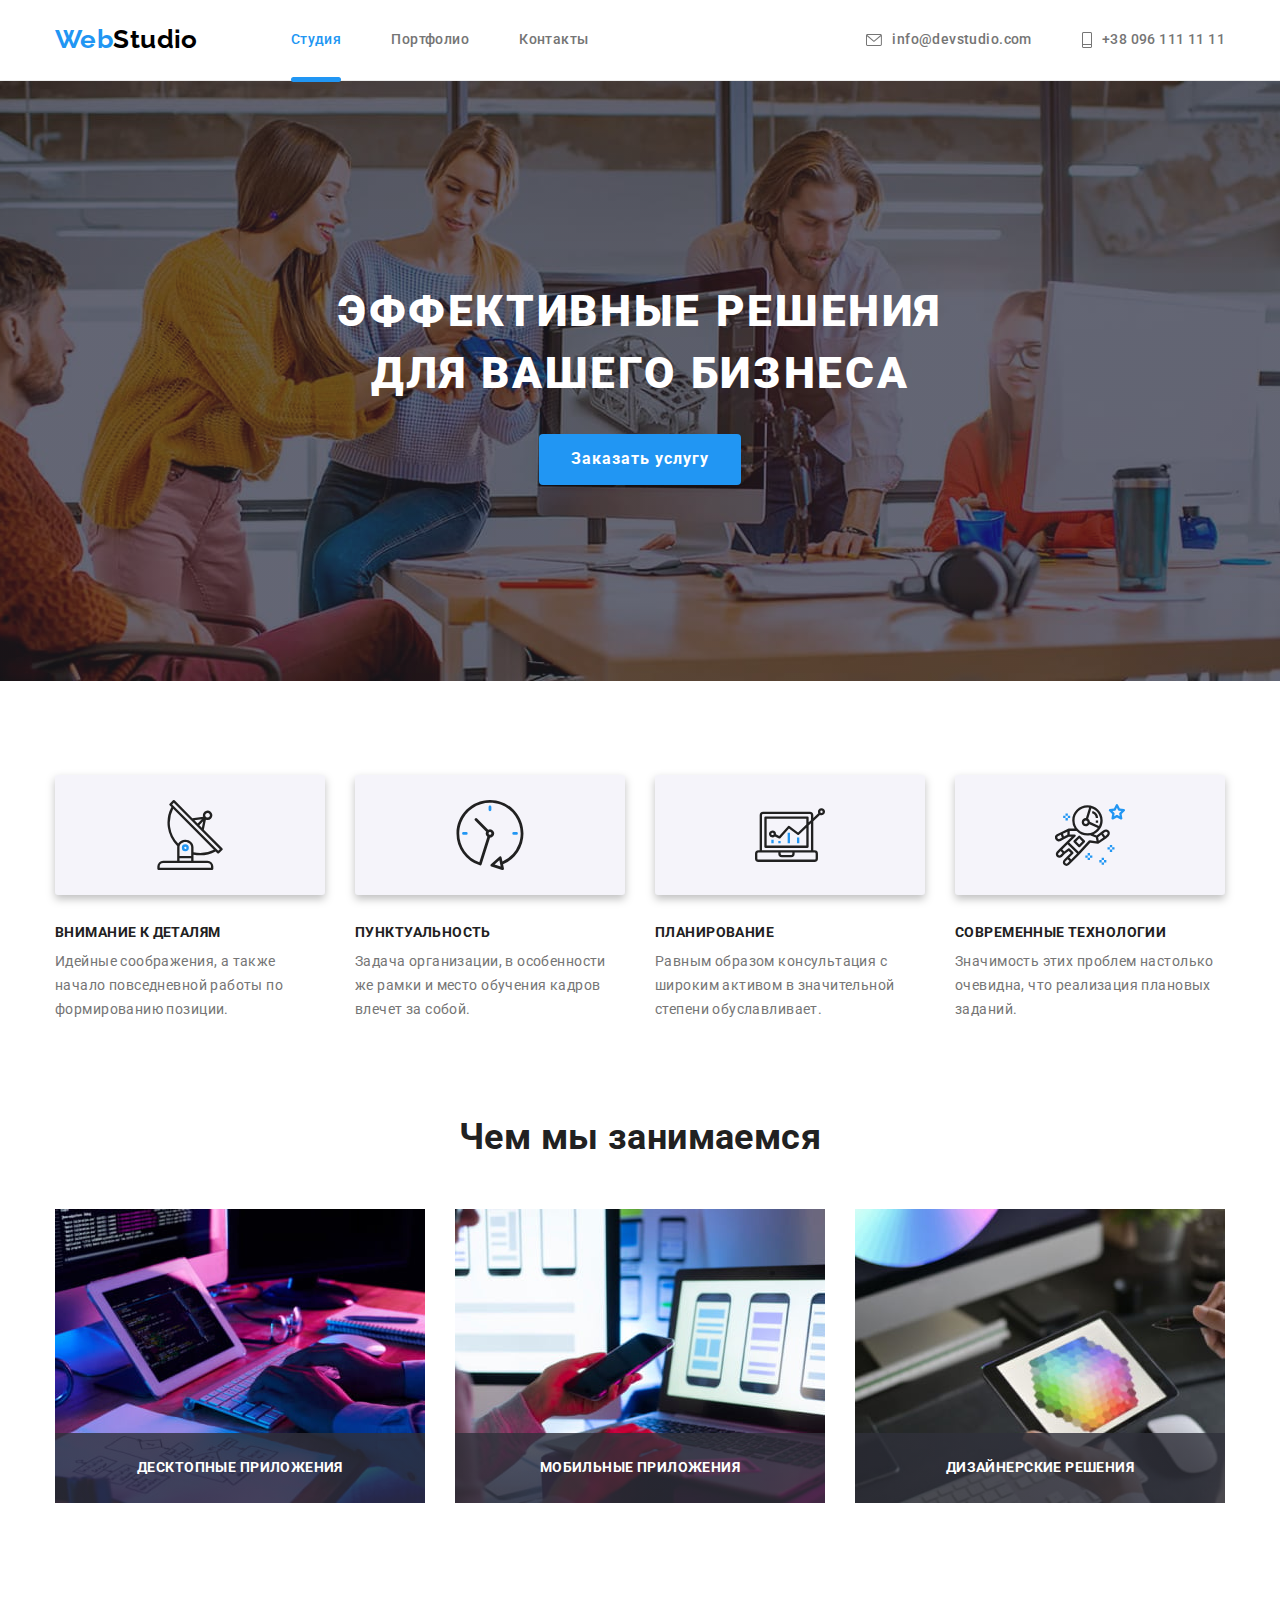
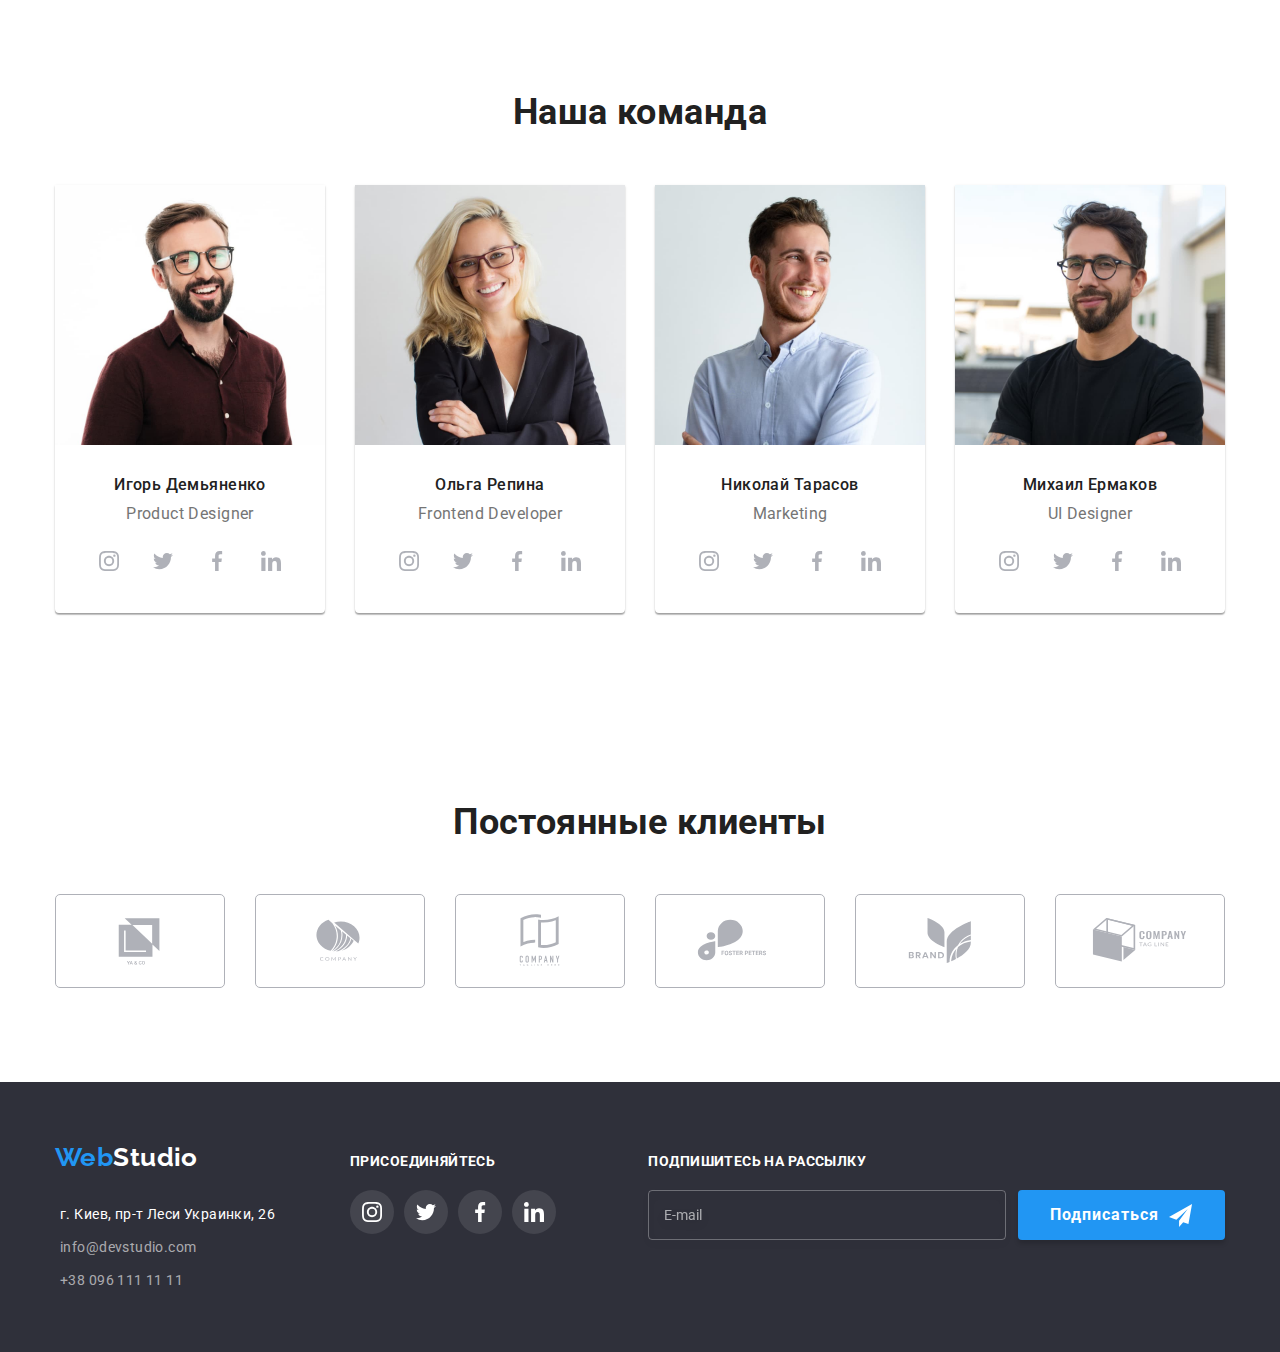
==== index.html @ a7b4f5ba "Initial commit" ====
<!DOCTYPE html>
<html lang="ru">
  <head>
    <meta charset="UTF-8" />
    <meta http-equiv="X-UA-Compatible" content="IE=edge" />
    <meta name="viewport" content="width=device-width, initial-scale=1.0" />
    <title>WebStudio</title>
    <link rel="preconnect" href="https://fonts.googleapis.com" />
    <link rel="preconnect" href="https://fonts.gstatic.com" crossorigin />
    <link
      href="https://fonts.googleapis.com/css2?family=Raleway:wght@700&family=Roboto:wght@400;500;700;900&display=swap"
      rel="stylesheet"
    />
    <link
      rel="stylesheet"
      href="https://cdnjs.cloudflare.com/ajax/libs/modern-normalize/1.1.0/modern-normalize.min.css"
    />
    <link rel="stylesheet" href="./css/main.css" />
  </head>
  <body>
    <header class="header">
      <div class="container header-container">
        <a class="logo link" href="./index.html"> Web<span class="logo--black">Studio</span></a>
        <nav class="nav">
          <ul class="nav__list list">
            <li class="nav__item">
              <a class="nav__link link hover--brand-color nav_active" href="./index.html">Студия</a>
            </li>
            <li class="nav__item">
              <a class="nav__link link hover--brand-color" href="./portfolio.html">Портфолио</a>
            </li>
            <li class="nav__item">
              <a class="nav__link link hover--brand-color" href="">Контакты</a>
            </li>
          </ul>
        </nav>
        <ul class="contacts list">
          <li class="contacts__item">
            <a class="contacts__link link hover--brand-color" href="mailto:info@devstudio.com"
              ><svg class="contacts__icon" width="16" height="12">
                <use href="./images/symbol-defs.svg#icon-mail"></use></svg
              >info@devstudio.com</a
            >
          </li>
          <li class="contacts__item">
            <a class="contacts__link link hover--brand-color" href="tel:+380961111111"
              ><svg class="contacts__icon" width="10" height="16">
                <use href="./images/symbol-defs.svg#icon-phone"></use></svg
              >+38 096 111 11 11</a
            >
          </li>
        </ul>
      </div>
    </header>

    <main>
      <section class="hero overlay">
        <div class="container hero-container">
          <h1 class="hero-title">
            Эффективные решения<br />
            для вашего бизнеса
          </h1>
          <button class="btn btn" type="button" data-modal-open>Заказать услугу</button>
        </div>
      </section>
      <section class="skills section">
        <div class="container skills__container">
          <h2 class="hidden">Наши преимущества</h2>
          <ul class="skills__list list card-set">
            <li class="skills__item card-item">
              <div class="skills__wrap">
                <svg class="skills__icon" width="70" height="70">
                  <use href="./images/symbol-defs.svg#icon-antenna"></use>
                </svg>
              </div>
              <h3 class="skills__title">Внимание к деталям</h3>
              <p class="skills__text">
                Идейные соображения, а также начало повседневной работы по формированию позиции.
              </p>
            </li>
            <li class="skills__item card-item">
              <div class="skills__wrap">
                <svg class="skills__icon" width="70" height="70">
                  <use href="./images/symbol-defs.svg#icon-clock"></use>
                </svg>
              </div>
              <h3 class="skills__title">Пунктуальность</h3>
              <p class="skills__text">
                Задача организации, в особенности же рамки и место обучения кадров влечет за собой.
              </p>
            </li>
            <li class="skills__item card-item">
              <div class="skills__wrap">
                <svg class="skills__icon" width="70" height="70">
                  <use href="./images/symbol-defs.svg#icon-diagram"></use>
                </svg>
              </div>
              <h3 class="skills__title">Планирование</h3>
              <p class="skills__text">
                Равным образом консультация с широким активом в значительной степени обуславливает.
              </p>
            </li>
            <li class="skills__item card-item">
              <div class="skills__wrap">
                <svg class="skills__icon" width="70" height="70">
                  <use href="./images/symbol-defs.svg#icon-astronaut"></use>
                </svg>
              </div>
              <h3 class="skills__title">Современные технологии</h3>
              <p class="skills__text">
                Значимость этих проблем настолько очевидна, что реализация плановых заданий.
              </p>
            </li>
          </ul>
        </div>
      </section>
      <section class="work section">
        <div class="container work-container">
          <h2 class="section__title">Чем мы занимаемся</h2>
          <ul class="work__list list card-set">
            <li class="work__item card-item">
              <div class="work__thumb">
                <img
                  class="work__img"
                  src="./images/work/box1.jpg"
                  width="370"
                  height="294"
                  alt="Десктопные приложения"
                />
                <p class="work__label">Десктопные приложения</p>
              </div>
            </li>
            <li class="work__item card-item">
              <div class="work__thumb">
                <img
                  class="work__img"
                  src="./images/work/box2.jpg"
                  width="370"
                  height="294"
                  alt="Мобильная разработка"
                />
                <p class="work__label">Мобильные приложения</p>
              </div>
            </li>
            <li class="work__item card-item">
              <div class="work__thumb">
                <img
                  class="work__img"
                  src="./images/work/box3.jpg"
                  width="370"
                  height="294"
                  alt="Дизаин"
                />
                <p class="work__label">Дизайнерские решения</p>
              </div>
            </li>
          </ul>
        </div>
      </section>
      <section class="team section">
        <div class="container team-container">
          <h2 class="section__title">Наша команда</h2>
          <ul class="team_list list card-set">
            <li class="team__item card-item">
              <img
                src="./images/team/igor.jpg"
                width="270"
                height="260"
                alt="Сотрудник Игорь Демьяненко"
              />
              <div class="team__wrapper">
                <h3 class="team__name">Игорь Демьяненко</h3>
                <p class="team__work" lang="en">Product Designer</p>
                <ul class="social-nav list card-set">
                  <li class="social-item card-item">
                    <a class="social-link link" href="#" target="_blank" rel="noopener noreferrer"
                      ><svg class="team-icon" width="20" height="20">
                        <use href="./images/symbol-defs.svg#icon-instagram"></use></svg
                    ></a>
                  </li>
                  <li class="social-item card-item">
                    <a class="social-link link" href="#" target="_blank" rel="noopener noreferrer"
                      ><svg class="team-icon" width="20" height="20">
                        <use href="./images/symbol-defs.svg#icon-twitter"></use></svg
                    ></a>
                  </li>
                  <li class="social-item card-item">
                    <a class="social-link link" href="#" target="_blank" rel="noopener noreferrer"
                      ><svg class="team-icon" width="20" height="20">
                        <use href="./images/symbol-defs.svg#icon-facebook"></use></svg
                    ></a>
                  </li>
                  <li class="social-item card-item">
                    <a class="social-link link" href="#" target="_blank" rel="noopener noreferrer"
                      ><svg class="team-icon" width="20" height="20">
                        <use href="./images/symbol-defs.svg#icon-linkedin"></use></svg
                    ></a>
                  </li>
                </ul>
              </div>
            </li>
            <li class="team__item card-item">
              <img
                src="./images/team/olga.jpg"
                width="270"
                height="260"
                alt="Сотрудник Ольга Репина"
              />
              <div class="team__wrapper">
                <h3 class="team__name">Ольга Репина</h3>
                <p class="team__work" lang="en">Frontend Developer</p>
                <ul class="social-nav list card-set">
                  <li class="social-item card-item">
                    <a class="social-link link" href="#" target="_blank" rel="noopener noreferrer"
                      ><svg class="team-icon" width="20" height="20">
                        <use href="./images/symbol-defs.svg#icon-instagram"></use></svg
                    ></a>
                  </li>
                  <li class="social-item card-item">
                    <a class="social-link link" href="#" target="_blank" rel="noopener noreferrer"
                      ><svg class="team-icon" width="20" height="20">
                        <use href="./images/symbol-defs.svg#icon-twitter"></use></svg
                    ></a>
                  </li>
                  <li class="social-item card-item">
                    <a class="social-link link" href="#" target="_blank" rel="noopener noreferrer"
                      ><svg class="team-icon" width="20" height="20">
                        <use href="./images/symbol-defs.svg#icon-facebook"></use></svg
                    ></a>
                  </li>
                  <li class="social-item card-item">
                    <a class="social-link link" href="#" target="_blank" rel="noopener noreferrer"
                      ><svg class="team-icon" width="20" height="20">
                        <use href="./images/symbol-defs.svg#icon-linkedin"></use></svg
                    ></a>
                  </li>
                </ul>
              </div>
            </li>
            <li class="team__item card-item">
              <img
                src="./images/team/nikolai.jpg"
                width="270"
                height="260"
                alt="Сотрудник Николай Тарасов"
              />
              <div class="team__wrapper">
                <h3 class="team__name">Николай Тарасов</h3>
                <p class="team__work" lang="en">Marketing</p>
                <ul class="social-nav list card-set">
                  <li class="social-item card-item">
                    <a class="social-link link" href="#" target="_blank" rel="noopener noreferrer"
                      ><svg class="team-icon" width="20" height="20">
                        <use href="./images/symbol-defs.svg#icon-instagram"></use></svg
                    ></a>
                  </li>
                  <li class="social-item card-item">
                    <a class="social-link link" href="#" target="_blank" rel="noopener noreferrer"
                      ><svg class="team-icon" width="20" height="20">
                        <use href="./images/symbol-defs.svg#icon-twitter"></use></svg
                    ></a>
                  </li>
                  <li class="social-item card-item">
                    <a class="social-link link" href="#" target="_blank" rel="noopener noreferrer"
                      ><svg class="team-icon" width="20" height="20">
                        <use href="./images/symbol-defs.svg#icon-facebook"></use></svg
                    ></a>
                  </li>
                  <li class="social-item card-item">
                    <a class="social-link link" href="#" target="_blank" rel="noopener noreferrer"
                      ><svg class="team-icon" width="20" height="20">
                        <use href="./images/symbol-defs.svg#icon-linkedin"></use></svg
                    ></a>
                  </li>
                </ul>
              </div>
            </li>
            <li class="team__item card-item">
              <img
                src="./images/team/michail.jpg"
                width="270"
                height="260"
                alt=" Сотрудник Михаил Ермаков"
              />
              <div class="team__wrapper">
                <h3 class="team__name">Михаил Ермаков</h3>
                <p class="team__work" lang="en">UI Designer</p>
                <ul class="social-nav list card-set">
                  <li class="social-item card-item">
                    <a class="social-link link" href="#" target="_blank" rel="noopener noreferrer"
                      ><svg class="team-icon" width="20" height="20">
                        <use href="./images/symbol-defs.svg#icon-instagram"></use></svg
                    ></a>
                  </li>
                  <li class="social-item card-item">
                    <a class="social-link link" href="#" target="_blank" rel="noopener noreferrer"
                      ><svg class="team-icon" width="20" height="20">
                        <use href="./images/symbol-defs.svg#icon-twitter"></use></svg
                    ></a>
                  </li>
                  <li class="social-item card-item">
                    <a class="social-link link" href="#" target="_blank" rel="noopener noreferrer"
                      ><svg class="team-icon" width="20" height="20">
                        <use href="./images/symbol-defs.svg#icon-facebook"></use></svg
                    ></a>
                  </li>
                  <li class="social-item card-item">
                    <a class="social-link link" href="#" target="_blank" rel="noopener noreferrer"
                      ><svg class="team-icon" width="20" height="20">
                        <use href="./images/symbol-defs.svg#icon-linkedin"></use></svg
                    ></a>
                  </li>
                </ul>
              </div>
            </li>
          </ul>
        </div>
      </section>
      <section class="section">
        <div class="container client-container">
          <h2 class="section__title">Постоянные клиенты</h2>
          <ul class="client-list list card-set">
            <li class="card-item client-item">
              <a class="client-link" href="#" target="_blank" rel="noopener noreferrer">
                <svg class="client-icon" width="106" height="60">
                  <use href="./images/symbol-defs.svg#icon-yaso"></use></svg
              ></a>
            </li>
            <li class="card-item client-item">
              <a class="client-link" href="#" target="_blank" rel="noopener noreferrer">
                <svg class="client-icon" width="106" height="60">
                  <use href="./images/symbol-defs.svg#icon-company"></use></svg
              ></a>
            </li>
            <li class="card-item client-item">
              <a class="client-link" href="#" target="_blank" rel="noopener noreferrer">
                <svg class="client-icon" width="106" height="60">
                  <use href="./images/symbol-defs.svg#icon-company2"></use></svg
              ></a>
            </li>
            <li class="card-item client-item">
              <a class="client-link" href="#" target="_blank" rel="noopener noreferrer">
                <svg class="client-icon" width="106" height="60">
                  <use href="./images/symbol-defs.svg#icon-foster-peters"></use></svg
              ></a>
            </li>
            <li class="card-item client-item">
              <a class="client-link" href="#" target="_blank" rel="noopener noreferrer">
                <svg class="client-icon" width="106" height="60">
                  <use href="./images/symbol-defs.svg#icon-brand"></use></svg
              ></a>
            </li>
            <li class="card-item client-item">
              <a class="client-link" href="#" target="_blank" rel="noopener noreferrer">
                <svg class="client-icon" width="106" height="60">
                  <use href="./images/symbol-defs.svg#icon-tag-line"></use></svg
              ></a>
            </li>
          </ul>
        </div>
      </section>
    </main>

    <footer class="footer">
      <div class="container footer-container">
        <div class="container-address footer-item">
          <a class="logo link" href="./index.html"> Web<span class="logo--white">Studio</span></a>
          <address>
            <ul class="address-list list">
              <li class="address-item">
                <a
                  class="address-link address-google link hover--brand-color"
                  href="https://goo.gl/maps/GdrmN5GAiVvAwd8F9"
                  target="_blank"
                  rel="noopener noreferrer"
                >
                  г. Киев, пр-т Леси Украинки, 26</a
                >
              </li>
              <li class="address-item">
                <a class="address-link link hover--brand-color" href="mailto:info@devstudio.com"
                  >info@devstudio.com</a
                >
              </li>
              <li class="address-item">
                <a class="address-link link hover--brand-color" href="tel:+380961111111"
                  >+38 096 111 11 11</a
                >
              </li>
            </ul>
          </address>
        </div>
        <div class="social footer-item">
          <h3 class="footer-title">присоединяйтесь</h3>
          <ul class="social-nav list card-set">
            <li class="social-item">
              <a class="social-link link" href="#" target="_blank" rel="noopener noreferrer"
                ><svg class="team-icon" width="20" height="20">
                  <use href="./images/symbol-defs.svg#icon-instagram"></use></svg
              ></a>
            </li>
            <li class="social-item">
              <a class="social-link link" href="#" target="_blank" rel="noopener noreferrer"
                ><svg class="team-icon" width="20" height="20">
                  <use href="./images/symbol-defs.svg#icon-twitter"></use></svg
              ></a>
            </li>
            <li class="social-item">
              <a class="social-link link" href="#" target="_blank" rel="noopener noreferrer"
                ><svg class="team-icon" width="20" height="20">
                  <use href="./images/symbol-defs.svg#icon-facebook"></use></svg
              ></a>
            </li>
            <li class="social-item">
              <a class="social-link link" href="#" target="_blank" rel="noopener noreferrer"
                ><svg class="team-icon" width="20" height="20">
                  <use href="./images/symbol-defs.svg#icon-linkedin"></use></svg
              ></a>
            </li>
          </ul>
        </div>
        <form class="footer-item newsletter" autocomplete="on">
          <label class="footer-title" for="email">Подпишитесь на рассылку</label>
          <div class="newsletter-wrap">
            <input class="input-email" type="email" name="email" id="email" placeholder="E-mail" />
            <button class="btn btn-input" type="submit">
              Подписаться<svg class="icon-send" width="24" height="24">
                <use href="./images/symbol-defs.svg#icon-send"></use>
              </svg>
            </button>
          </div>
        </form>
      </div>
    </footer>
    <div class="backdrop is-hidden" data-modal>
      <div class="modal">
        <button class="btn-close" data-modal-close>
          <svg class="close" width="18" height="18">
            <use href="./images/symbol-defs.svg#icon-close"></use>
          </svg>
        </button>
        <h2 class="modal-title">Оставьте свои данные, мы вам перезвоним</h2>
        <form class="modal-forms" autocomplete="on">
          <label class="text-label" for="name">Имя</label>
          <div class="input-wrap modal-hover">
            <input class="modal-form" type="text" name="name" id="name" />
            <svg class="icon-modal" width="18" height="18">
              <use href="./images/symbol-defs.svg#icon-name"></use>
            </svg>
          </div>

          <label class="text-label" for="phone">Телефон</label>
          <div class="input-wrap">
            <input class="modal-form" type="tel" name="phone" id="phone" />
            <svg class="icon-modal" width="18" height="18">
              <use href="./images/symbol-defs.svg#icon-phone2"></use>
            </svg>
          </div>

          <label class="text-label" for="modal-email">Почта</label>
          <div class="input-wrap">
            <input class="modal-form" type="email" name="modal-email" id="modal-email" />
            <svg class="icon-modal icon-mail-2" width="18" height="18">
              <use href="./images/symbol-defs.svg#icon-mail-2"></use>
            </svg>
          </div>

          <label class="text-label" for="comment">Комментарий</label
          ><textarea
            class="modal-form comment-form"
            name="comment"
            id="comment"
            rows="10"
            placeholder="Введите текст"
          ></textarea>

          <label class="agreement-lable" for="agreement"
            ><input
              class="agreement-checkbox hidden"
              type="checkbox"
              name="agreement"
              id="agreement"
            /><span class="checkbox-icon"></span> Соглашаюсь с рассылкой и принимаю&nbsp;<a
              class="link"
              href="#"
              >Условия договора</a
            ></label
          >
          <button class="btn btn-modal" type="submit">Отправить</button>
        </form>
      </div>
    </div>
    <script src="./js/modal.js"></script>
  </body>
</html>
---- css/main.css ----
:root {
  --brand-color: #2196f3;
  --text-color: #212121;
  --text-color2: #757575;
  --text-color3: #fff;
  --color-btn: #188ce8;
  --background-color1: #fff;
  --background-color2: #f5f4fa;
  --background-color3: #2f303a;
  --background-color4: #e5e5e5;
  --icon-color: #afb1b8;
  --card-gap: 30px;
  --card-item: 3;
  --timing-function: cubic-bezier(0.4, 0, 0.2, 1);
  --transition-duration: 250ms;
}

.hidden {
  position: absolute;
  width: 1px;
  height: 1px;
  margin: -1px;
  padding: 0;
  overflow: hidden;
  border: 0;
  clip: rect(0 0 0 0);
}

body {
  margin: 0;
  font-family: "Roboto", sans-serif;
  font-weight: 400;
  font-size: 14px;
  line-height: 1.71;
  letter-spacing: 0.03em;
  color: var(--text-color2);
}

h1,
h2,
h3,
h4,
ul,
li,
p {
  padding: 0;
  margin: 0;
}

img {
  display: block;
  max-width: 100%;
  height: auto;
}

.link {
  text-decoration: none;
  color: currentColor;
}

.list {
  list-style: none;
}

.btn {
  padding: 10px 32px;
  border: 0;
  margin-left: auto;
  margin-right: auto;
  min-width: 200px;
  font-weight: 700;
  font-size: 16px;
  line-height: 1.9;
  letter-spacing: 0.06em;
  color: var(--text-color3);
  background-color: var(--brand-color);
  border-radius: 4px;
  cursor: pointer;
  box-shadow: 0px 4px 4px rgba(0, 0, 0, 0.15);
  transition-property: color, background;
  transition-duration: var(--transition-duration);
  transition-timing-function: var(--timing-function);
}

.btn:hover,
.btn:focus {
  color: var(--text-color3);
  background: var(--color-btn);
}

.btn-filters {
  font-weight: 500;
  font-size: 16px;
  line-height: 1.62;
  letter-spacing: 0.03em;
  padding: 6px 22px;
  border: 0;
  border-radius: 4px;
  cursor: pointer;
  background-color: var(--background-color2);
  color: var(--text-color);
  transition-property: color, background-color, box-shadow;
  transition-duration: var(--transition-duration);
  transition-timing-function: var(--timing-function);
}

.btn-filters:hover,
.btn-filters:focus {
  color: var(--text-color3);
  background-color: var(--brand-color);
  box-shadow: 0px 3px 1px rgba(0, 0, 0, 0.1), 0px 1px 2px rgba(0, 0, 0, 0.08), 0px 2px 2px rgba(0, 0, 0, 0.12);
}

.filters-list {
  display: flex;
  flex-wrap: wrap;
  justify-content: center;
  gap: 9px;
  margin-bottom: 50px;
}

.card-set {
  display: flex;
  flex-wrap: wrap;
  gap: var(--card-gap);
}

.card-item {
  flex-basis: calc((100% - (var(--card-item) - 1) * var(--card-gap)) / var(--card-item));
}

.section {
  padding-top: 94px;
  padding-bottom: 94px;
}

.section__title {
  margin-bottom: 50px;
  font-weight: 700;
  font-size: 36px;
  line-height: 1.2;
  text-align: center;
  color: var(--text-color);
}

.container {
  width: 1200px;
  padding-left: 15px;
  padding-right: 15px;
  margin-left: auto;
  margin-right: auto;
}

.logo {
  font-family: "Raleway";
  font-style: normal;
  font-weight: 700;
  font-size: 26px;
  line-height: 1.2;
  color: var(--brand-color);
}

.logo--black {
  color: #000;
}

.logo--white {
  color: var(--text-color3);
}

.backdrop {
  position: fixed;
  top: 0;
  left: 0;
  width: 100%;
  height: 100%;
  background: rgba(0, 0, 0, 0.2);
  opacity: 1;
  transition-property: opacity, visibility;
  transition-duration: var(--transition-duration);
  transition-timing-function: var(--timing-function);
}

.backdrop.is-hidden {
  visibility: hidden;
  opacity: 0;
  pointer-events: none;
}

.backdrop.is-hidden .modal {
  transform: translate(-50%, -50%) scale(0.9);
}

.hover--brand-color {
  transition-property: color;
  transition-duration: var(--transition-duration);
  transition-timing-function: var(--timing-function);
}

.hover--brand-color:hover,
.hover--brand-color:focus {
  color: var(--brand-color);
}

.contacts {
  display: flex;
  margin-left: auto;
}

.contacts__icon {
  fill: currentColor;
  margin-right: 10px;
}

.contacts__link {
  display: flex;
  align-items: center;
  padding-top: 32px;
  padding-bottom: 32px;
}

.contacts__item:not(:last-child) {
  margin-right: 50px;
}

.modal {
  position: fixed;
  padding: 40px 40px;
  top: 50%;
  left: 50%;
  transform: translate(-50%, -50%);
  min-width: 528px;
  min-height: 581px;
  background-color: var(--background-color1);
  box-shadow: 0px 1px 3px rgba(0, 0, 0, 0.12), 0px 1px 1px rgba(0, 0, 0, 0.14), 0px 2px 1px rgba(0, 0, 0, 0.2);
  border-radius: 4px;
  transition-property: transform;
  transition-duration: var(--transition-duration);
  transition-timing-function: var(--timing-function);
}

.btn-close {
  position: absolute;
  top: 8px;
  right: 8px;
  display: flex;
  align-items: center;
  justify-content: center;
  padding: 6px;
  border-radius: 50%;
  background: var(--background-color1);
  border: 1px solid rgba(0, 0, 0, 0.1);
  cursor: pointer;
  transition-property: fill, border;
  transition-duration: var(--transition-duration);
  transition-timing-function: var(--timing-function);
}

.modal-title {
  text-align: center;
  margin-bottom: 12px;
  font-size: 20px;
  line-height: 1.15;
  color: var(--text-color);
}

.modal-forms {
  display: flex;
  flex-direction: column;
}

.modal-form {
  width: 100%;
  padding: 12px 12px 12px 42px;
  height: 40px;
  border: 1px solid rgba(33, 33, 33, 0.2);
  border-radius: 4px;
  resize: none;
  transition-property: border;
  transition-duration: var(--transition-duration);
  transition-timing-function: var(--timing-function);
}

.comment-form::-moz-placeholder {
  color: rgba(117, 117, 117, 0.5);
}

.comment-form:-ms-input-placeholder {
  color: rgba(117, 117, 117, 0.5);
}

.comment-form::placeholder {
  color: rgba(117, 117, 117, 0.5);
}

.agreement-lable {
  display: flex;
  align-items: center;
  justify-content: center;
  margin-bottom: 30px;
  cursor: pointer;
}

.checkbox-icon {
  display: inline-block;
  width: 16px;
  height: 15px;
  border: 2px solid var(--text-color);
  border-radius: 2px;
  margin-right: 7px;
  cursor: pointer;
  transition-property: border;
  transition-duration: var(--transition-duration);
  transition-timing-function: var(--timing-function);
}

.checkbox-icon:hover,
.checkbox-icon:focus {
  border: 2px solid var(--brand-color);
}

.agreement-checkbox:checked + .checkbox-icon {
  background-image: url("../images/icon-check.svg");
  background-size: contain;
  background-origin: content-box;
  border: 2px;
}

.input-wrap {
  position: relative;
  margin-bottom: 10px;
}

.icon-modal {
  position: absolute;
  top: 50%;
  transform: translateY(-50%);
  left: 12px;
  fill: var(--text-color);
  transition-property: fill;
  transition-duration: var(--transition-duration);
  transition-timing-function: var(--timing-function);
}

.comment-form {
  height: 120px;
  padding-left: 16px;
  margin-bottom: 20px;
  line-height: 1.14em;
  letter-spacing: 0.01em;
}

.text-label {
  margin-bottom: 5px;
  font-size: 12px;
  line-height: 1.16;
  letter-spacing: 0.01em;
}

.modal-form:hover,
.modal-form:focus,
.btn-close:hover,
.btn-close:focus {
  fill: var(--brand-color);
  border: 1px solid var(--brand-color);
}

.modal-form:hover ~ .icon-modal,
.modal-form:focus ~ .icon-modal {
  fill: var(--brand-color);
}

.agreement-lable .link {
  color: var(--brand-color);
  text-decoration: underline;
}

.social-nav {
  --card-item: 4;
  --card-gap: 10px;
}

.social-link {
  display: flex;
  justify-content: center;
  align-items: center;
  border-radius: 50%;
  width: 44px;
  height: 44px;
  fill: var(--icon-color);
  transition-property: background-color, fill;
  transition-duration: var(--transition-duration);
  transition-timing-function: var(--timing-function);
}

.social-link:hover,
.social-link:focus {
  background-color: var(--brand-color);
  fill: var(--background-color1);
}

.nav__list {
  display: flex;
}

.nav__item:not(:last-child) {
  margin-right: 50px;
}

.nav__link {
  display: flex;
  align-items: center;
  padding-top: 32px;
  padding-bottom: 32px;
}

.nav_active {
  color: var(--brand-color);
  position: relative;
}

.nav_active::after {
  content: "";
  position: absolute;
  bottom: -2px;
  width: 100%;
  background-color: var(--brand-color);
  height: 5px;
  border-radius: 50px;
  transition-property: opacity;
  transition-duration: var(--transition-duration);
  transition-timing-function: var(--timing-function);
}

.header {
  border-bottom: 1px solid #ececec;
  font-weight: 500;
  line-height: 1.1;
}
.header-container {
  display: flex;
  align-items: center;
}
.header .logo {
  margin-right: 93px;
}

.skills__list {
  --card-item: 4;
}

.skills__wrap {
  display: flex;
  padding: 25px;
  margin-bottom: 30px;
  align-items: center;
  justify-content: center;
  background-color: var(--background-color2);
  border-radius: 3px;
  filter: drop-shadow(0px 4px 4px rgba(0, 0, 0, 0.25));
}

.skills__title {
  margin-bottom: 10px;
  font-weight: 700;
  font-size: 14px;
  line-height: 1.1;
  text-transform: uppercase;
  color: var(--text-color);
}

.skills__text {
  width: 270px;
}

.work {
  padding-top: 0;
}

.work__item {
  font-weight: 700;
  font-size: 14px;
  line-height: 1.14;
  text-transform: uppercase;
  color: var(--text-color3);
}

.work__thumb {
  position: relative;
  text-align: center;
}

.work__label {
  position: absolute;
  bottom: 0;
  padding: 27px;
  width: 100%;
  background-image: linear-gradient(to right, rgba(47, 48, 58, 0.8), rgba(47, 48, 58, 0.8));
}

.team__item {
  --card-item: 4;
  text-align: center;
  background-color: var(--background-color1);
  box-shadow: 0px 1px 3px rgba(0, 0, 0, 0.12), 0px 1px 1px rgba(0, 0, 0, 0.14), 0px 2px 1px rgba(0, 0, 0, 0.2);
  border-radius: 0px 0px 4px 4px;
}

.team__wrapper {
  padding: 30px 32px;
}

.team__name {
  margin-bottom: 10px;
  font-weight: 500;
  font-size: 16px;
  line-height: 1.19;
  color: var(--text-color);
}

.team__work {
  margin-bottom: 16px;
  font-size: 16px;
  line-height: 1.19;
  color: var(--text-color2);
}

.client-list {
  --card-item: 6;
}

.client-link {
  display: flex;
  align-items: center;
  justify-content: center;
  padding: 16px 30px;
  border: 1px solid var(--icon-color);
  border-radius: 5px;
  fill: var(--icon-color);
  transition-property: fill, border;
  transition-duration: var(--transition-duration);
  transition-timing-function: var(--timing-function);
}

.client-link:hover,
.client-link:focus {
  fill: var(--brand-color);
  border: 1px solid var(--brand-color);
}

.footer {
  padding-top: 60px;
  padding-bottom: 60px;
  background-color: var(--background-color3);
}

.footer-container {
  display: flex;
  align-items: baseline;
}

.footer-item:not(:last-child) {
  margin-right: 70px;
}

.footer-item:last-child {
  margin-left: auto;
}

.footer-title {
  color: var(--text-color3);
  text-transform: uppercase;
  font-weight: bold;
  font-size: 14px;
  line-height: 1.14;
  margin-bottom: 20px;
}

.container-address {
  display: inline;
}

.footer .social-link {
  background: rgba(255, 255, 255, 0.1);
  fill: var(--text-color3);
  transition-property: background;
  transition-duration: var(--transition-duration);
  transition-timing-function: var(--timing-function);
}

.footer .social-link:hover {
  background: var(--brand-color);
}

.footer .logo {
  display: block;
  margin-bottom: 30px;
}

address {
  font-style: inherit;
}

.address-list {
  font-size: 14px;
  line-height: 1.7;
}

.address-item:not(:last-child) {
  margin-bottom: 9px;
}

.address-link {
  padding: 5px;
  color: rgba(255, 255, 255, 0.6);
}

.address-google {
  color: var(--text-color3);
}

.newsletter {
  display: flex;
  flex-direction: column;
}

.newsletter-wrap {
  display: flex;
}

.input-email {
  min-width: 358px;
  min-height: 50px;
  margin-right: 12px;
  padding: 15px;
  background: none;
  border: 1px solid rgba(255, 255, 255, 0.3);
  filter: drop-shadow(0px 4px 4px rgba(0, 0, 0, 0.15));
  border-radius: 4px;
  color: var(--background-color4);
}

.input-email::-moz-placeholder {
  color: rgba(255, 255, 255, 0.6);
}

.input-email:-ms-input-placeholder {
  color: rgba(255, 255, 255, 0.6);
}

.input-email::placeholder {
  color: rgba(255, 255, 255, 0.6);
}

.btn-input {
  display: flex;
  align-items: center;
}

.icon-send {
  margin-left: 10px;
}

.hero {
  padding-bottom: 200px;
  padding-top: 200px;
  color: var(--text-color3);
  background-color: var(--background-color3);
}

.overlay {
  max-width: 1600px;
  height: 600px;
  margin-left: auto;
  margin-right: auto;
  background-image: linear-gradient(to right, rgba(47, 48, 58, 0.4), rgba(47, 48, 58, 0.4)), url("../images/Img-backgraund.jpg");
  background-repeat: no-repeat;
  background-position: center;
  background-size: cover;
}

.hero-container {
  text-align: center;
}

.hero-title {
  margin-bottom: 30px;
  font-weight: 900;
  font-size: 44px;
  line-height: 1.4;
  letter-spacing: 0.06em;
  text-transform: uppercase;
}

.projects-link {
  display: block;
  transition-property: box-shadow;
  transition-duration: var(--transition-duration);
  transition-timing-function: var(--timing-function);
}

.projects-link:hover,
.projects-link:focus {
  box-shadow: 0px 1px 1px rgba(0, 0, 0, 0.12), 0px 4px 4px rgba(0, 0, 0, 0.06), 1px 4px 6px rgba(0, 0, 0, 0.16);
}

.projects-thumb {
  position: relative;
  overflow: hidden;
}

.projects-link:hover .projects-overlay,
.projects-link:focus .projects-overlay {
  transform: translatex(0);
}

.projects-overlay {
  position: absolute;
  top: 0;
  left: 0;
  width: 100%;
  height: 100%;
  padding: 63px 24px;
  color: var(--text-color3);
  font-weight: 400;
  font-size: 18px;
  line-height: 1.55;
  background-image: linear-gradient(to right, rgba(33, 150, 243, 0.9), rgba(33, 150, 243, 0.9));
  transform: translatey(100%);
  transition-property: transform;
  transition-duration: var(--transition-duration);
  transition-timing-function: var(--timing-function);
}

.projects-wrapper {
  padding: 20px 24px;
  font-size: 16px;
  line-height: 1.9;
  border-top: none;
  border: 1px solid #eeeeee;
}

.projects-title {
  font-weight: 700;
  font-size: 18px;
  line-height: 2;
  letter-spacing: 0.06em;
  color: var(--text-color);
}

.projects-link {
  display: block;
  transition-property: box-shadow;
  transition-duration: var(--transition-duration);
  transition-timing-function: var(--timing-function);
}

.projects-link:hover,
.projects-link:focus {
  box-shadow: 0px 1px 1px rgba(0, 0, 0, 0.12), 0px 4px 4px rgba(0, 0, 0, 0.06), 1px 4px 6px rgba(0, 0, 0, 0.16);
}

.projects-thumb {
  position: relative;
  overflow: hidden;
}

.projects-link:hover .projects-overlay,
.projects-link:focus .projects-overlay {
  transform: translatex(0);
}

.projects-overlay {
  position: absolute;
  top: 0;
  left: 0;
  width: 100%;
  height: 100%;
  padding: 63px 24px;
  color: var(--text-color3);
  font-weight: 400;
  font-size: 18px;
  line-height: 1.55;
  background-image: linear-gradient(to right, rgba(33, 150, 243, 0.9), rgba(33, 150, 243, 0.9));
  transform: translatey(100%);
  transition-property: transform;
  transition-duration: var(--transition-duration);
  transition-timing-function: var(--timing-function);
}

.projects-wrapper {
  padding: 20px 24px;
  font-size: 16px;
  line-height: 1.9;
  border-top: none;
  border: 1px solid #eeeeee;
}

.projects-title {
  font-weight: 700;
  font-size: 18px;
  line-height: 2;
  letter-spacing: 0.06em;
  color: var(--text-color);
}/*# sourceMappingURL=main.css.map */
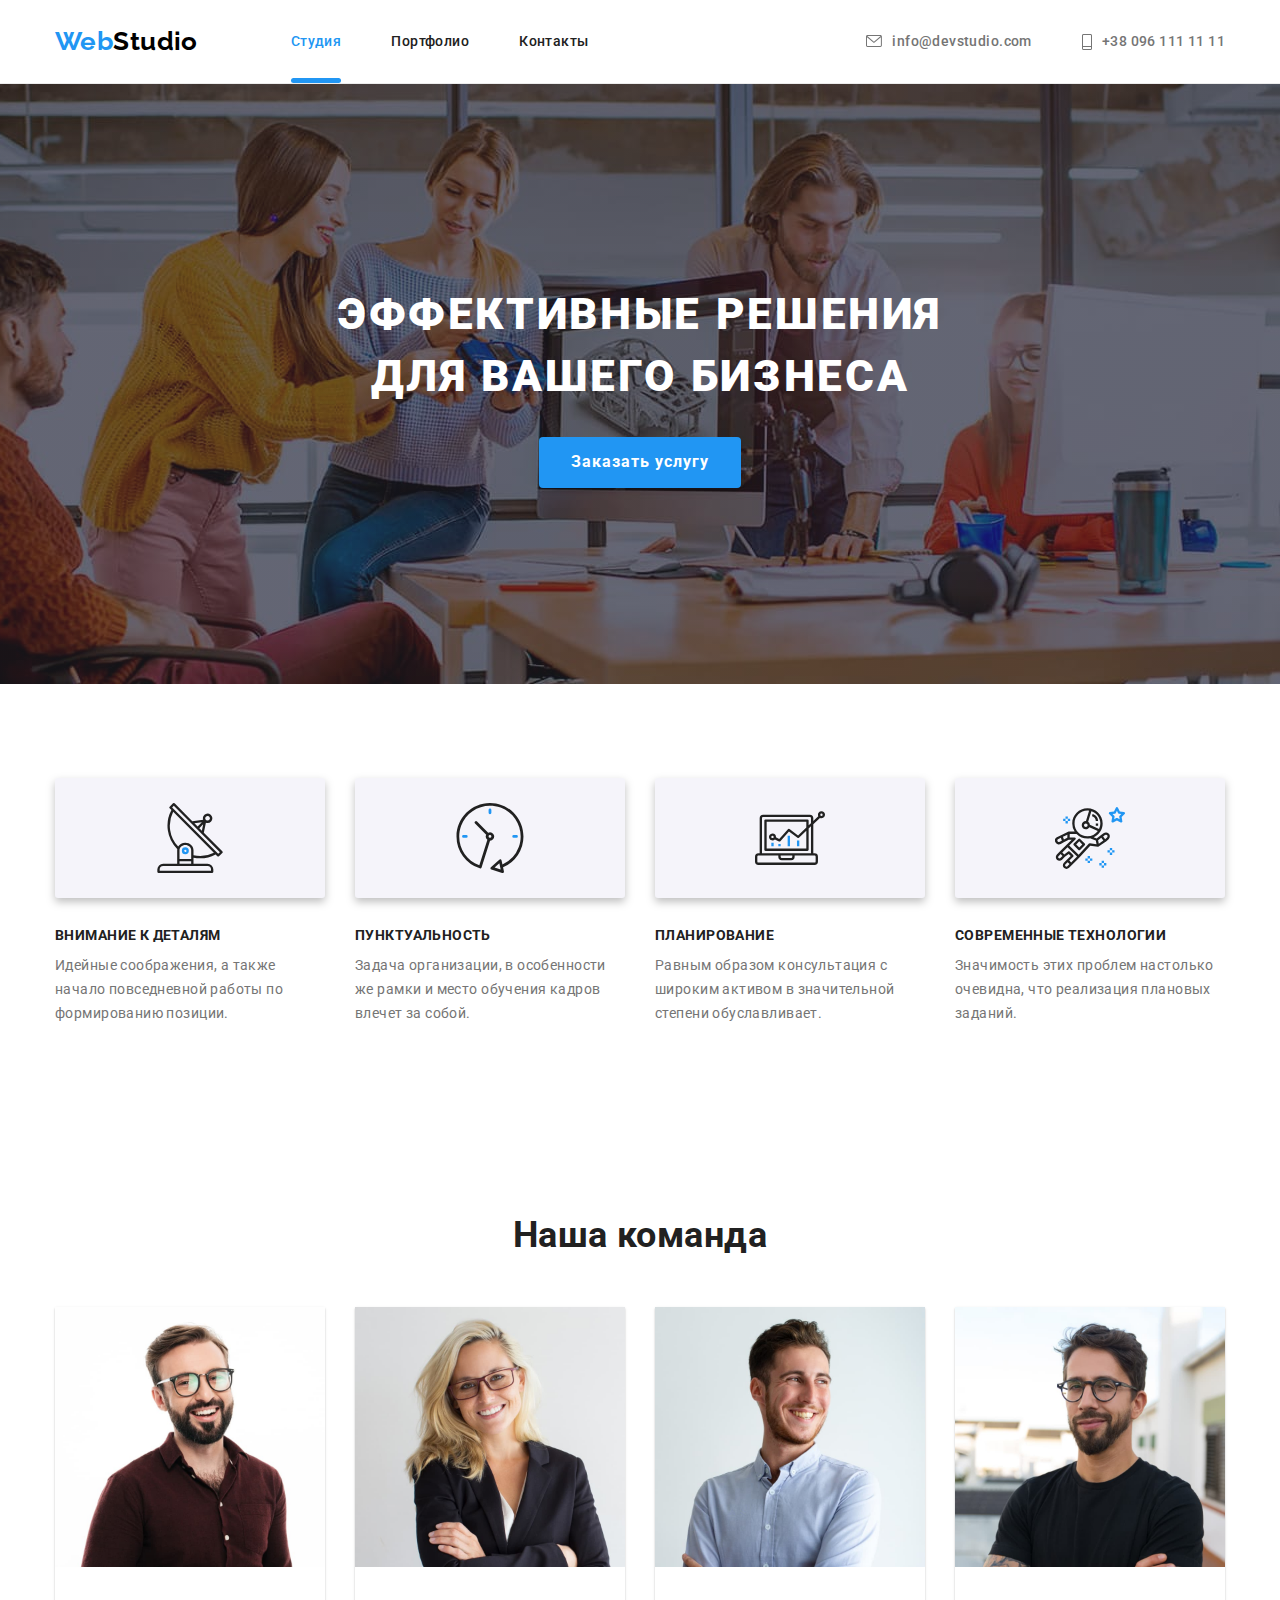
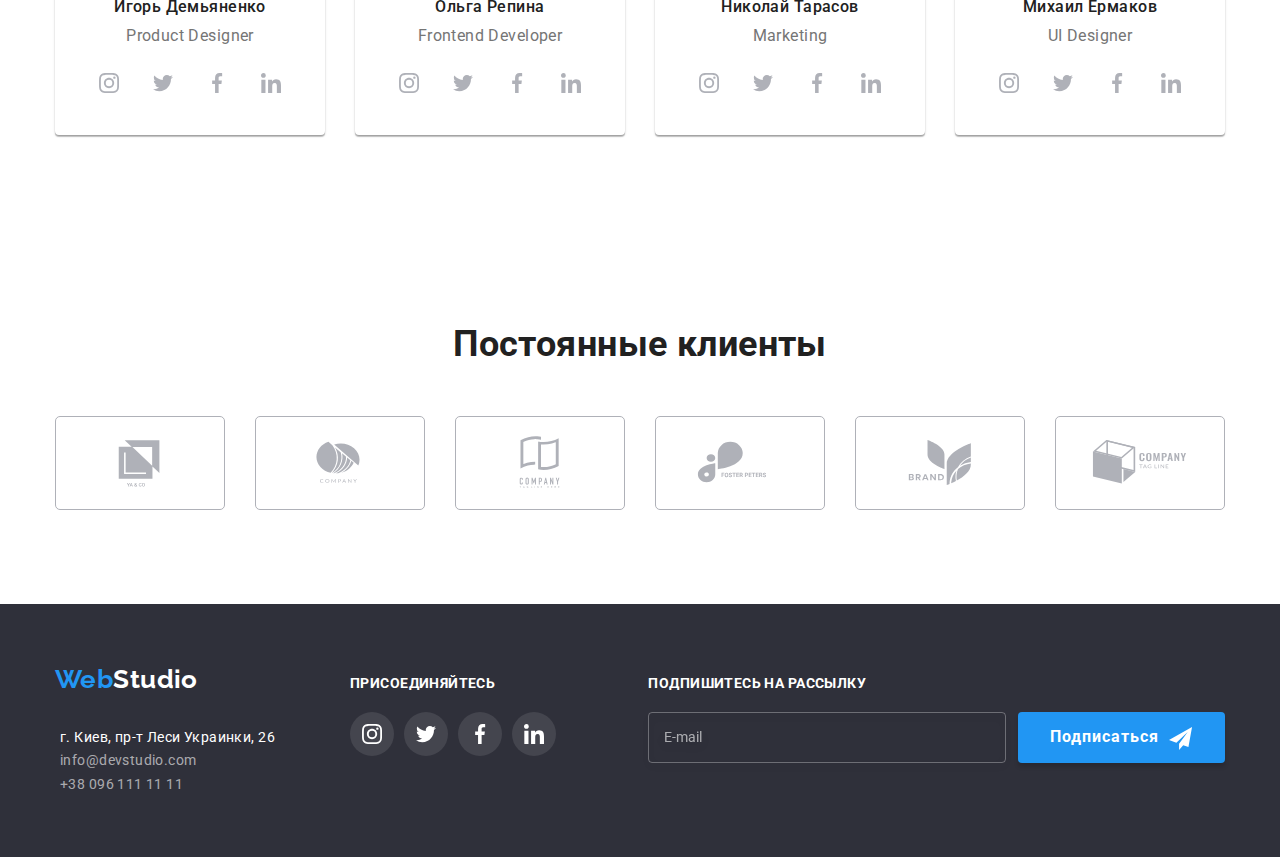
==== commit 10847f2a: "hw-08" ====
--- a/index.html
+++ b/index.html
@@ -21,6 +21,11 @@
     <header class="header">
       <div class="container header-container">
         <a class="logo link" href="./index.html"> Web<span class="logo--black">Studio</span></a>
+        <button class="menu-btn" type="button" data-menu-open>
+          <svg width="40" height="40">
+            <use href="./images/symbol-defs.svg#icon-menu"></use>
+          </svg>
+        </button>
         <nav class="nav">
           <ul class="nav__list list">
             <li class="nav__item">
@@ -30,7 +35,7 @@
               <a class="nav__link link hover--brand-color" href="./portfolio.html">Портфолио</a>
             </li>
             <li class="nav__item">
-              <a class="nav__link link hover--brand-color" href="">Контакты</a>
+              <a class="nav__link link hover--brand-color" href="#">Контакты</a>
             </li>
           </ul>
         </nav>
@@ -362,7 +367,7 @@
     </main>
 
     <footer class="footer">
-      <div class="container footer-container">
+      <div class="container footer-container card-set">
         <div class="container-address footer-item">
           <a class="logo link" href="./index.html"> Web<span class="logo--white">Studio</span></a>
           <address>
@@ -421,7 +426,7 @@
         </div>
         <form class="footer-item newsletter" autocomplete="on">
           <label class="footer-title" for="email">Подпишитесь на рассылку</label>
-          <div class="newsletter-wrap">
+          <div class="newsletter-wrap card-set">
             <input class="input-email" type="email" name="email" id="email" placeholder="E-mail" />
             <button class="btn btn-input" type="submit">
               Подписаться<svg class="icon-send" width="24" height="24">
@@ -432,6 +437,39 @@
         </form>
       </div>
     </footer>
+
+    <div class="menu" data-menu>
+      <button class="menu__close" data-menu-close>
+        <svg class="close" width="40" height="40">
+          <use href="./images/symbol-defs.svg#icon-close"></use>
+        </svg>
+      </button>
+      <ul class="menu__nav-list list">
+        <li class="menu__nav-item">
+          <a href="./index.html" class="menu__nav-link hover--brand-color link">Студия</a>
+        </li>
+        <li class="menu__nav-item">
+          <a href="./portfolio.html" class="menu__nav-link hover--brand-color link">Портфолио</a>
+        </li>
+        <li class="menu__nav-item"><a href="#" class="menu__nav-link link">Контакты</a></li>
+      </ul>
+      <ul class="menu__contacts-list list">
+        <li class="menu__contacts-tel">
+          <a class="menu__contacts-link link" href="tel:+380961111111">+38 096 111 11 11</a>
+        </li>
+        <li class="menu__contacts-mail">
+          <a class="menu__contacts-link link" href="mailto:info@devstudio.com"
+            >info@devstudio.com</a
+          >
+        </li>
+      </ul>
+      <ul class="menu__social-list list">
+        <li class="menu__social-item"><a href="#" class="menu__social-link link">Instagram</a></li>
+        <li class="menu__social-item"><a href="#" class="menu__social-link link">Twitter</a></li>
+        <li class="menu__social-item"><a href="#" class="menu__social-link link">Facebook</a></li>
+        <li class="menu__social-item"><a href="#" class="menu__social-link link">LinkedIn</a></li>
+      </ul>
+    </div>
     <div class="backdrop is-hidden" data-modal>
       <div class="modal">
         <button class="btn-close" data-modal-close>
@@ -491,5 +529,6 @@
       </div>
     </div>
     <script src="./js/modal.js"></script>
+    <script src="./js/mobile-menu.js"></script>
   </body>
 </html>
--- a/css/main.css
+++ b/css/main.css
@@ -114,9 +114,18 @@
 .filters-list {
   display: flex;
   flex-wrap: wrap;
-  justify-content: center;
-  gap: 9px;
+  --card-gap: 9px;
   margin-bottom: 50px;
+}
+@media screen and (min-width: 768px) {
+  .filters-list {
+    justify-content: center;
+  }
+}
+@media screen and (min-width: 1200px) {
+  .filters-list {
+    justify-content: center;
+  }
 }
 
 .card-set {
@@ -130,25 +139,55 @@
 }
 
 .section {
-  padding-top: 94px;
-  padding-bottom: 94px;
+  padding-top: 60px;
+  padding-bottom: 60px;
+}
+@media screen and (min-width: 1200px) {
+  .section {
+    padding-top: 94px;
+    padding-bottom: 94px;
+  }
 }
 
 .section__title {
   margin-bottom: 50px;
   font-weight: 700;
-  font-size: 36px;
+  font-size: 28px;
   line-height: 1.2;
   text-align: center;
   color: var(--text-color);
 }
+@media screen and (min-width: 1200px) {
+  .section__title {
+    font-size: 36px;
+  }
+}
 
 .container {
-  width: 1200px;
   padding-left: 15px;
   padding-right: 15px;
   margin-left: auto;
   margin-right: auto;
+}
+@media screen and (min-width: 480px) {
+  .container {
+    width: 480px;
+  }
+}
+@media screen and (min-width: 768px) {
+  .container {
+    width: 768px;
+  }
+}
+@media screen and (min-width: 1200px) {
+  .container {
+    width: 1200px;
+  }
+}
+
+.header .logo {
+  padding-top: 26px;
+  padding-bottom: 26px;
 }
 
 .logo {
@@ -203,8 +242,21 @@
 }
 
 .contacts {
-  display: flex;
-  margin-left: auto;
+  display: none;
+}
+@media screen and (min-width: 768px) {
+  .contacts {
+    display: flex;
+    flex-direction: column;
+    margin-left: auto;
+  }
+}
+@media screen and (min-width: 1200px) {
+  .contacts {
+    display: flex;
+    flex-direction: row;
+    margin-left: auto;
+  }
 }
 
 .contacts__icon {
@@ -215,12 +267,14 @@
 .contacts__link {
   display: flex;
   align-items: center;
-  padding-top: 32px;
-  padding-bottom: 32px;
-}
-
-.contacts__item:not(:last-child) {
-  margin-right: 50px;
+  padding-top: 5px;
+  padding-bottom: 5px;
+}
+
+@media screen and (min-width: 1200px) {
+  .contacts__item:not(:last-child) {
+    margin-right: 50px;
+  }
 }
 
 .modal {
@@ -229,14 +283,20 @@
   top: 50%;
   left: 50%;
   transform: translate(-50%, -50%);
-  min-width: 528px;
-  min-height: 581px;
+  min-width: 450px;
+  min-height: 609px;
   background-color: var(--background-color1);
   box-shadow: 0px 1px 3px rgba(0, 0, 0, 0.12), 0px 1px 1px rgba(0, 0, 0, 0.14), 0px 2px 1px rgba(0, 0, 0, 0.2);
   border-radius: 4px;
   transition-property: transform;
   transition-duration: var(--transition-duration);
   transition-timing-function: var(--timing-function);
+}
+@media screen and (min-width: 1200px) {
+  .modal {
+    min-width: 528px;
+    min-height: 581px;
+  }
 }
 
 .btn-close {
@@ -260,8 +320,13 @@
   text-align: center;
   margin-bottom: 12px;
   font-size: 20px;
-  line-height: 1.15;
+  line-height: 1.5;
   color: var(--text-color);
+}
+@media screen and (min-width: 1200px) {
+  .modal-title {
+    line-height: 1.15;
+  }
 }
 
 .modal-forms {
@@ -294,6 +359,8 @@
 }
 
 .agreement-lable {
+  font-size: 12px;
+  line-height: 1.16;
   display: flex;
   align-items: center;
   justify-content: center;
@@ -378,6 +445,11 @@
 .social-nav {
   --card-item: 4;
   --card-gap: 10px;
+  justify-content: center;
+}
+
+.social-item {
+  display: contents;
 }
 
 .social-link {
@@ -400,7 +472,19 @@
 }
 
 .nav__list {
-  display: flex;
+  display: none;
+}
+@media screen and (min-width: 768px) {
+  .nav__list {
+    display: flex;
+    color: var(--text-color);
+  }
+}
+@media screen and (min-width: 1200px) {
+  .nav__list {
+    display: flex;
+    color: var(--text-color);
+  }
 }
 
 .nav__item:not(:last-child) {
@@ -412,6 +496,7 @@
   align-items: center;
   padding-top: 32px;
   padding-bottom: 32px;
+  color: var(--text-color);
 }
 
 .nav_active {
@@ -432,6 +517,122 @@
   transition-timing-function: var(--timing-function);
 }
 
+.menu-btn {
+  margin-left: auto;
+  display: inline-flex;
+  align-items: center;
+  justify-content: center;
+  width: 40px;
+  height: 40px;
+  background-color: transparent;
+  border: none;
+  cursor: pointer;
+}
+@media screen and (min-width: 768px) {
+  .menu-btn {
+    display: none;
+  }
+}
+@media screen and (min-width: 1200px) {
+  .menu-btn {
+    display: none;
+  }
+}
+
+.menu-btn:active {
+  fill: var(--brand-color);
+}
+
+.menu {
+  position: fixed;
+  top: 0;
+  left: 0;
+  right: 0;
+  width: 100%;
+  height: 100%;
+  z-index: 100;
+  padding: 48px 40px;
+  background-color: var(--background-color1);
+  visibility: hidden;
+  opacity: 0;
+  transform: translatex(100%);
+}
+
+.menu.is-open {
+  visibility: visible;
+  opacity: 1;
+  transform: translatex(0);
+  transition-property: transform;
+  transition-duration: var(--transition-duration);
+  transition-timing-function: var(--timing-function);
+}
+
+.menu {
+  display: flex;
+  flex-direction: column;
+  font-weight: 500;
+  letter-spacing: 0.02em;
+}
+.menu__close {
+  position: absolute;
+  top: 10px;
+  right: 15px;
+  padding: 6px;
+  background: var(--background-color1);
+  border: none;
+  cursor: pointer;
+  transition-property: fill, border;
+  transition-duration: var(--transition-duration);
+  transition-timing-function: var(--timing-function);
+}
+.menu__close:active {
+  fill: var(--brand-color);
+}
+.menu__nav-list {
+  display: flex;
+  flex-direction: column;
+  gap: 36px;
+  font-size: 40px;
+  line-height: 1.175;
+  color: var(--text-color);
+  margin-bottom: auto;
+}
+.menu__contacts-list {
+  display: flex;
+  flex-direction: column;
+  gap: 32px;
+  margin-bottom: auto;
+}
+.menu__contacts-tel {
+  font-size: 34px;
+  line-height: 1.1764705882;
+  color: var(--brand-color);
+}
+.menu__contacts-mail {
+  font-weight: 500;
+  font-size: 24px;
+  line-height: 1.1666666667;
+}
+.menu__social-list {
+  display: flex;
+  flex-wrap: wrap;
+  gap: 10px;
+  font-weight: 500;
+  font-size: 18px;
+  line-height: 1.2222222222;
+  color: var(--brand-color);
+}
+.menu__social-link {
+  display: flex;
+}
+.menu__social-item:not(:last-child) .menu__social-link::after {
+  content: "";
+  display: block;
+  margin-left: 10px;
+  width: 1px;
+  background-color: rgba(33, 33, 33, 0.2);
+}
+
 .header {
   border-bottom: 1px solid #ececec;
   font-weight: 500;
@@ -441,12 +642,30 @@
   display: flex;
   align-items: center;
 }
-.header .logo {
-  margin-right: 93px;
+@media screen and (min-width: 768px) {
+  .header .logo {
+    margin-right: 88px;
+  }
+}
+@media screen and (min-width: 1200px) {
+  .header .logo {
+    margin-right: 93px;
+  }
 }
 
 .skills__list {
-  --card-item: 4;
+  --card-item: 1;
+  padding-top: 0;
+}
+@media screen and (min-width: 768px) {
+  .skills__list {
+    --card-item: 2;
+  }
+}
+@media screen and (min-width: 1200px) {
+  .skills__list {
+    --card-item: 4;
+  }
 }
 
 .skills__wrap {
@@ -464,17 +683,25 @@
   margin-bottom: 10px;
   font-weight: 700;
   font-size: 14px;
-  line-height: 1.1;
+  line-height: 1.14;
   text-transform: uppercase;
   color: var(--text-color);
 }
 
-.skills__text {
-  width: 270px;
-}
-
 .work {
-  padding-top: 0;
+  position: absolute;
+  width: 1px;
+  height: 1px;
+  margin: -1px;
+  padding: 0;
+  overflow: hidden;
+  border: 0;
+  clip: rect(0 0 0 0);
+}
+@media screen and (min-width: 1200px) {
+  .work {
+    padding-top: 0;
+  }
 }
 
 .work__item {
@@ -499,11 +726,21 @@
 }
 
 .team__item {
-  --card-item: 4;
+  --card-item: 1;
   text-align: center;
   background-color: var(--background-color1);
   box-shadow: 0px 1px 3px rgba(0, 0, 0, 0.12), 0px 1px 1px rgba(0, 0, 0, 0.14), 0px 2px 1px rgba(0, 0, 0, 0.2);
   border-radius: 0px 0px 4px 4px;
+}
+@media screen and (min-width: 768px) {
+  .team__item {
+    --card-item: 2;
+  }
+}
+@media screen and (min-width: 1200px) {
+  .team__item {
+    --card-item: 4;
+  }
 }
 
 .team__wrapper {
@@ -526,7 +763,17 @@
 }
 
 .client-list {
-  --card-item: 6;
+  --card-item: 2;
+}
+@media screen and (min-width: 768px) {
+  .client-list {
+    --card-item: 3;
+  }
+}
+@media screen and (min-width: 1200px) {
+  .client-list {
+    --card-item: 6;
+  }
 }
 
 .client-link {
@@ -556,15 +803,46 @@
 
 .footer-container {
   display: flex;
-  align-items: baseline;
-}
-
-.footer-item:not(:last-child) {
-  margin-right: 70px;
-}
-
-.footer-item:last-child {
-  margin-left: auto;
+  flex-direction: column;
+  align-items: center;
+  justify-content: center;
+  --card-gap: 60px;
+}
+@media screen and (min-width: 768px) {
+  .footer-container {
+    flex-direction: row;
+    --card-gap: 60px;
+    -moz-column-gap: 165px;
+         column-gap: 165px;
+  }
+}
+@media screen and (min-width: 1200px) {
+  .footer-container {
+    flex-direction: row;
+    align-items: baseline;
+    justify-content: start;
+    --card-gap: 70px;
+    -moz-column-gap: 70px;
+         column-gap: 70px;
+  }
+}
+
+.footer-item {
+  display: flex;
+  flex-direction: column;
+  align-items: center;
+}
+@media screen and (min-width: 1200px) {
+  .footer-item {
+    display: block;
+    align-items: start;
+  }
+}
+
+@media screen and (min-width: 1200px) {
+  .footer-item:last-child {
+    margin-left: auto;
+  }
 }
 
 .footer-title {
@@ -576,10 +854,6 @@
   margin-bottom: 20px;
 }
 
-.container-address {
-  display: inline;
-}
-
 .footer .social-link {
   background: rgba(255, 255, 255, 0.1);
   fill: var(--text-color3);
@@ -602,12 +876,20 @@
 }
 
 .address-list {
+  display: flex;
+  flex-direction: column;
+  align-items: center;
   font-size: 14px;
   line-height: 1.7;
 }
-
-.address-item:not(:last-child) {
-  margin-bottom: 9px;
+@media screen and (min-width: 1200px) {
+  .address-list {
+    display: block;
+  }
+}
+
+.address-item {
+  gap: 9px;
 }
 
 .address-link {
@@ -622,22 +904,33 @@
 .newsletter {
   display: flex;
   flex-direction: column;
+  justify-content: center;
 }
 
 .newsletter-wrap {
-  display: flex;
+  --card-item: 1;
+  --card-gap: 20px;
+}
+@media screen and (min-width: 1200px) {
+  .newsletter-wrap {
+    --card-gap: 12px;
+  }
 }
 
 .input-email {
-  min-width: 358px;
+  min-width: 450px;
   min-height: 50px;
-  margin-right: 12px;
   padding: 15px;
   background: none;
   border: 1px solid rgba(255, 255, 255, 0.3);
   filter: drop-shadow(0px 4px 4px rgba(0, 0, 0, 0.15));
   border-radius: 4px;
   color: var(--background-color4);
+}
+@media screen and (min-width: 1200px) {
+  .input-email {
+    min-width: 358px;
+  }
 }
 
 .input-email::-moz-placeholder {
@@ -690,6 +983,20 @@
   line-height: 1.4;
   letter-spacing: 0.06em;
   text-transform: uppercase;
+}
+
+.projects-item {
+  --card-item: 1;
+}
+@media screen and (min-width: 768px) {
+  .projects-item {
+    --card-item: 2;
+  }
+}
+@media screen and (min-width: 1200px) {
+  .projects-item {
+    --card-item: 3;
+  }
 }
 
 .projects-link {
@@ -746,60 +1053,4 @@
   line-height: 2;
   letter-spacing: 0.06em;
   color: var(--text-color);
-}
-
-.projects-link {
-  display: block;
-  transition-property: box-shadow;
-  transition-duration: var(--transition-duration);
-  transition-timing-function: var(--timing-function);
-}
-
-.projects-link:hover,
-.projects-link:focus {
-  box-shadow: 0px 1px 1px rgba(0, 0, 0, 0.12), 0px 4px 4px rgba(0, 0, 0, 0.06), 1px 4px 6px rgba(0, 0, 0, 0.16);
-}
-
-.projects-thumb {
-  position: relative;
-  overflow: hidden;
-}
-
-.projects-link:hover .projects-overlay,
-.projects-link:focus .projects-overlay {
-  transform: translatex(0);
-}
-
-.projects-overlay {
-  position: absolute;
-  top: 0;
-  left: 0;
-  width: 100%;
-  height: 100%;
-  padding: 63px 24px;
-  color: var(--text-color3);
-  font-weight: 400;
-  font-size: 18px;
-  line-height: 1.55;
-  background-image: linear-gradient(to right, rgba(33, 150, 243, 0.9), rgba(33, 150, 243, 0.9));
-  transform: translatey(100%);
-  transition-property: transform;
-  transition-duration: var(--transition-duration);
-  transition-timing-function: var(--timing-function);
-}
-
-.projects-wrapper {
-  padding: 20px 24px;
-  font-size: 16px;
-  line-height: 1.9;
-  border-top: none;
-  border: 1px solid #eeeeee;
-}
-
-.projects-title {
-  font-weight: 700;
-  font-size: 18px;
-  line-height: 2;
-  letter-spacing: 0.06em;
-  color: var(--text-color);
 }/*# sourceMappingURL=main.css.map */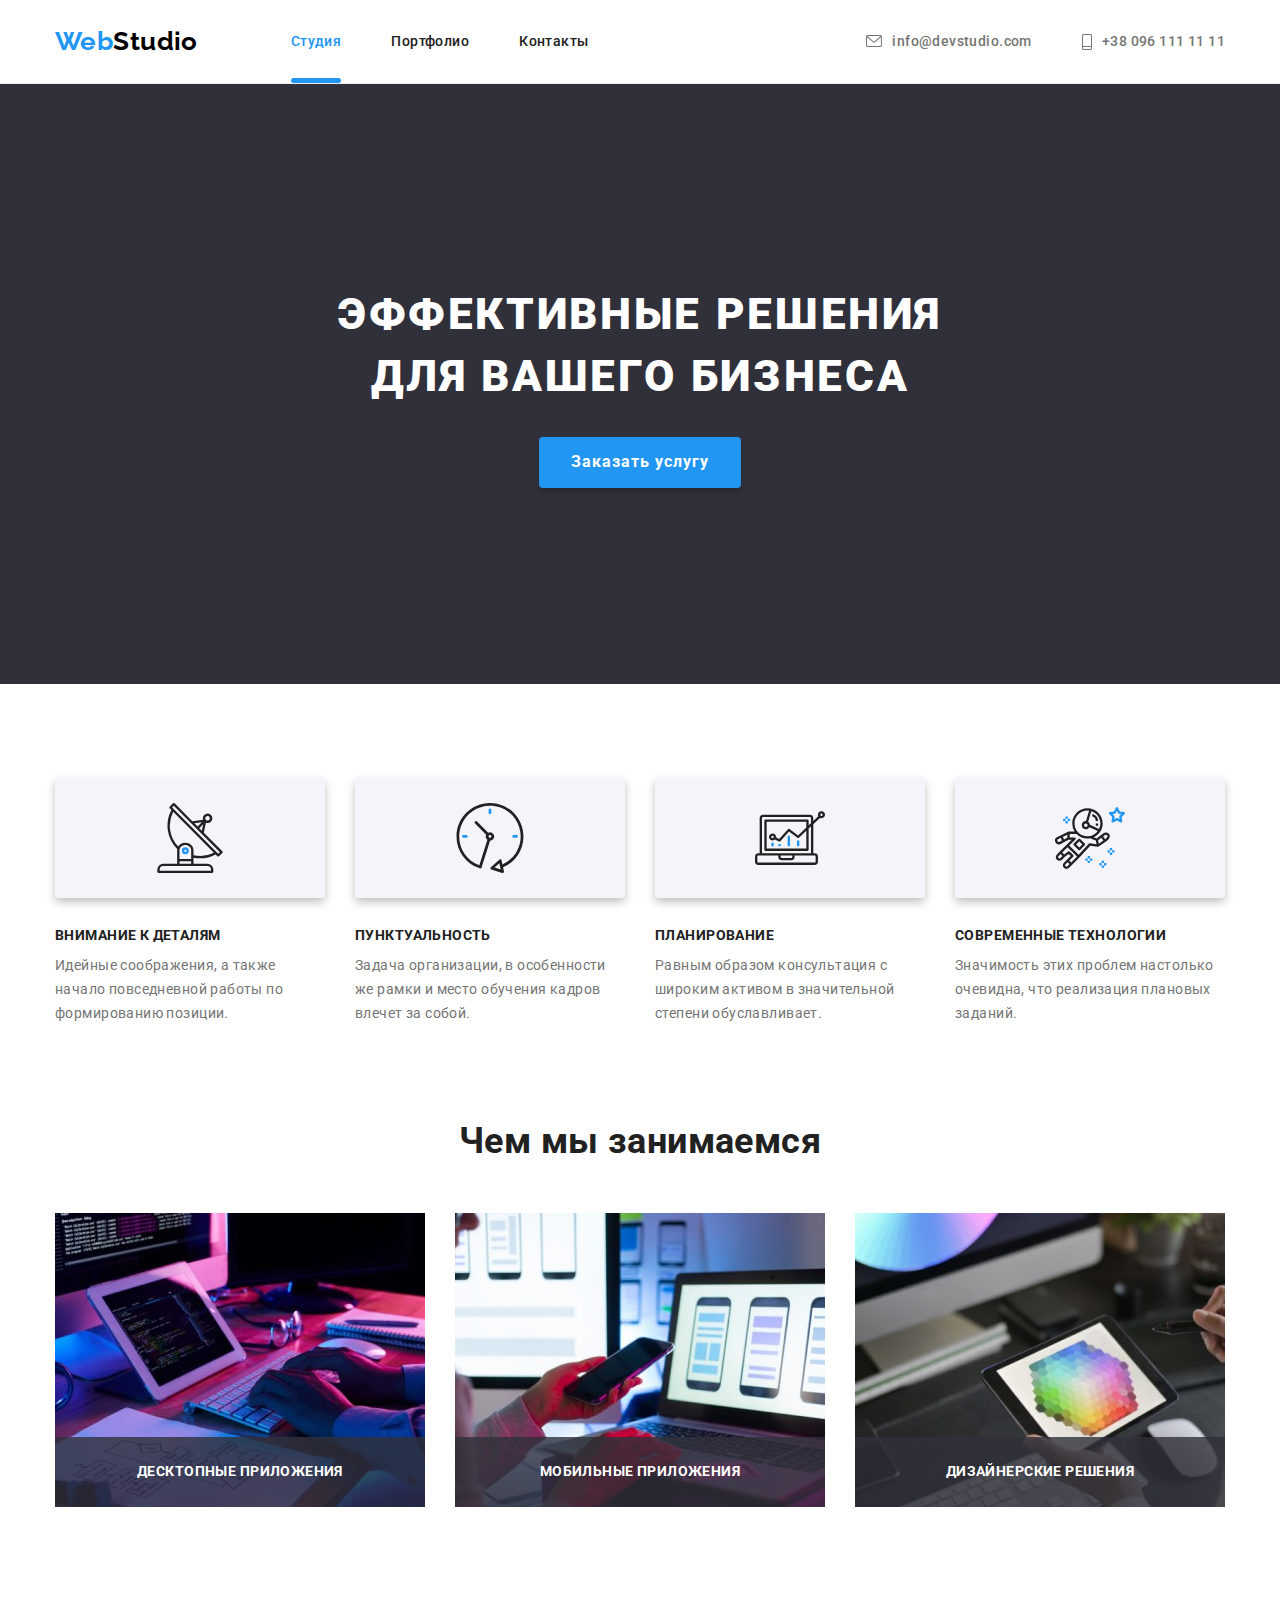
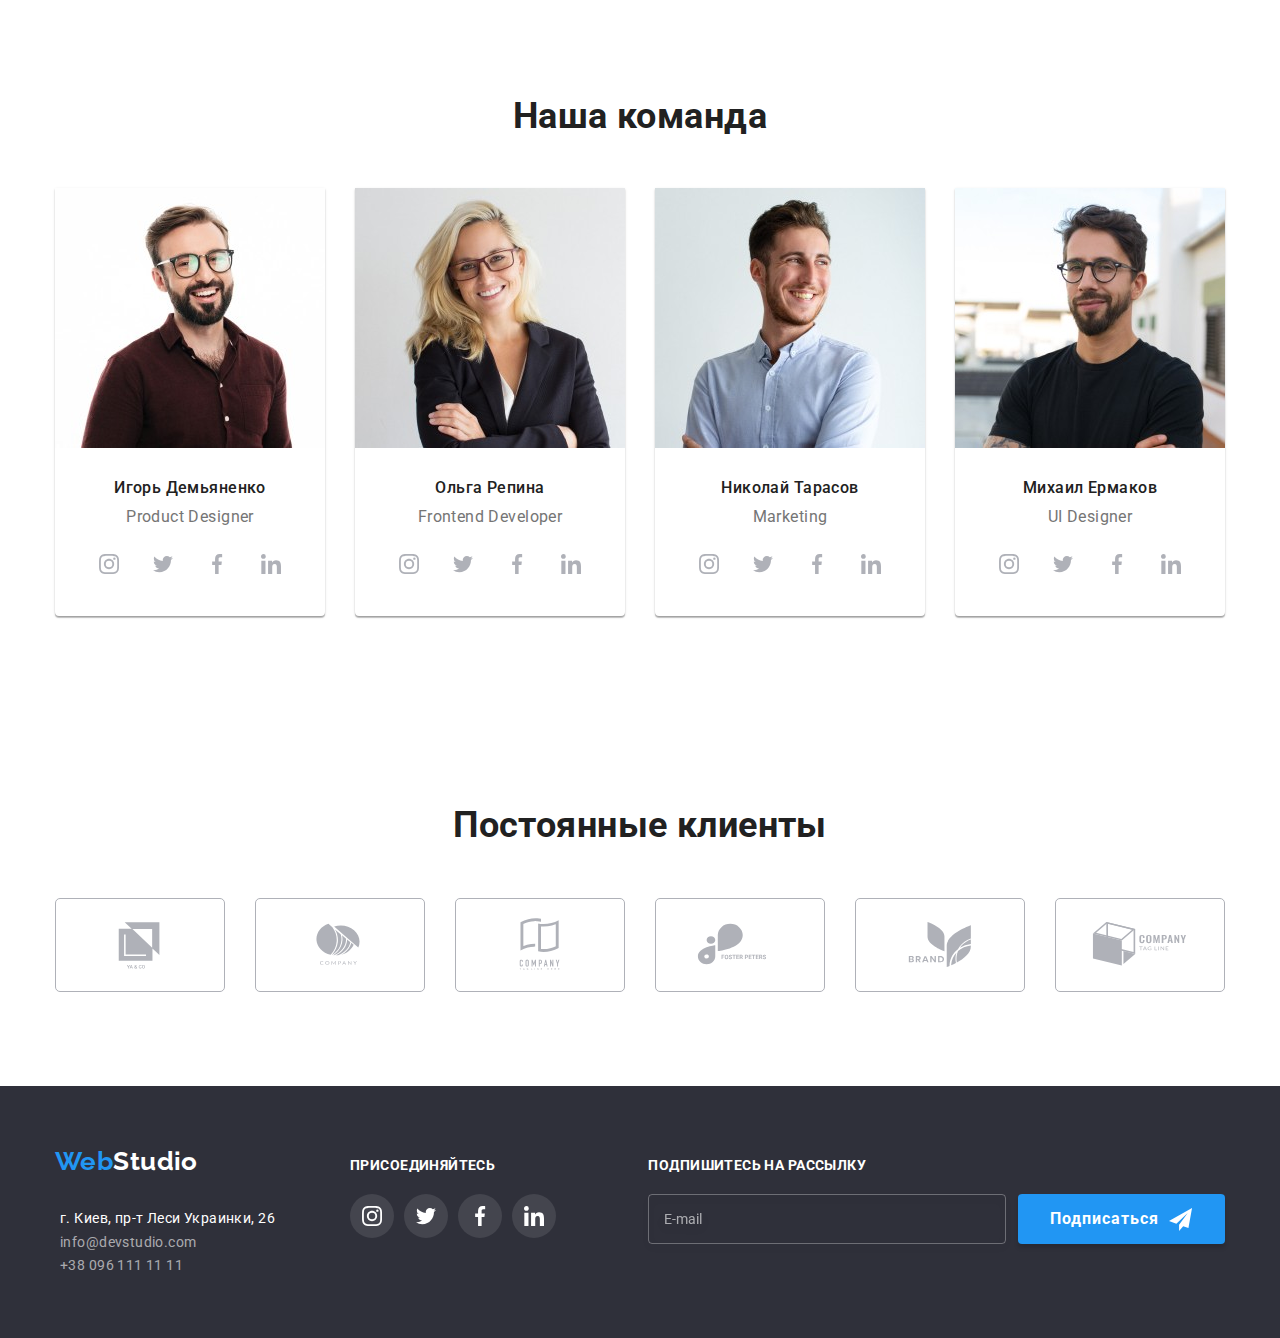
==== commit fd564398: "add" ====
--- a/index.html
+++ b/index.html
@@ -126,8 +126,9 @@
             <li class="work__item card-item">
               <div class="work__thumb">
                 <img
+                  srcset="./images/work/img-3@1x_l.jpg 1x, ./images/work/img-3@2x_l.jpg 2x"
                   class="work__img"
-                  src="./images/work/box1.jpg"
+                  src="./images/work/img-3@1x_l.jpg"
                   width="370"
                   height="294"
                   alt="Десктопные приложения"
@@ -138,8 +139,9 @@
             <li class="work__item card-item">
               <div class="work__thumb">
                 <img
+                  srcset="./images/work/img-2@1x_l.jpg 1x, ./images/work/img-2@2x_l.jpg 2x"
                   class="work__img"
-                  src="./images/work/box2.jpg"
+                  src="./images/work/img-2@1x_l.jpg"
                   width="370"
                   height="294"
                   alt="Мобильная разработка"
@@ -150,8 +152,9 @@
             <li class="work__item card-item">
               <div class="work__thumb">
                 <img
+                  srcset="./images/work/img-1@1x_l.jpg 1x, ./images/work/img-1@2x_l.jpg 2x"
                   class="work__img"
-                  src="./images/work/box3.jpg"
+                  src="./images/work/img-1@1x_l.jpg"
                   width="370"
                   height="294"
                   alt="Дизаин"
@@ -167,12 +170,21 @@
           <h2 class="section__title">Наша команда</h2>
           <ul class="team_list list card-set">
             <li class="team__item card-item">
-              <img
-                src="./images/team/igor.jpg"
-                width="270"
-                height="260"
-                alt="Сотрудник Игорь Демьяненко"
-              />
+              <picture>
+                <source
+                  media="(min-width: 1200px)"
+                  srcset="./images/team/img-4@1x_l.jpg 1x, ./images/team/img-4@2x_l.jpg 2x"
+                  type="image/jpg" />
+                <source
+                  media="(min-width: 768px)"
+                  srcset="./images/team/img-4@1x_m.jpg 1x, ./images/team/img-4@2x_m.jpg 2x"
+                  type="image/jpg" />
+                <source
+                  media="(max-width: 767px)"
+                  srcset="./images/team/img-4@1x_s.jpg 1x, ./images/team/img-4@2x_s.jpg 2x"
+                  type="image/jpg" />
+                <img src="./images/team/img-4@1x_s.jpg" alt="Сотрудник Игорь Демьяненко"
+              /></picture>
               <div class="team__wrapper">
                 <h3 class="team__name">Игорь Демьяненко</h3>
                 <p class="team__work" lang="en">Product Designer</p>
@@ -205,12 +217,21 @@
               </div>
             </li>
             <li class="team__item card-item">
-              <img
-                src="./images/team/olga.jpg"
-                width="270"
-                height="260"
-                alt="Сотрудник Ольга Репина"
-              />
+              <picture>
+                <source
+                  media="(min-width: 1200px)"
+                  srcset="./images/team/img-3@1x_l.jpg 1x, ./images/team/img-3@2x_l.jpg 2x"
+                  type="image/jpg" />
+                <source
+                  media="(min-width: 768px)"
+                  srcset="./images/team/img-3@1x_m.jpg 1x, ./images/team/img-3@2x_m.jpg 2x"
+                  type="image/jpg" />
+                <source
+                  media="(max-width: 767px)"
+                  srcset="./images/team/img-3@1x_s.jpg 1x, ./images/team/img-3@2x_s.jpg 2x"
+                  type="image/jpg" />
+                <img src="./images/team/img-3@1x_s.jpg" alt="Сотрудник Ольга Репина"
+              /></picture>
               <div class="team__wrapper">
                 <h3 class="team__name">Ольга Репина</h3>
                 <p class="team__work" lang="en">Frontend Developer</p>
@@ -243,12 +264,24 @@
               </div>
             </li>
             <li class="team__item card-item">
-              <img
-                src="./images/team/nikolai.jpg"
-                width="270"
-                height="260"
-                alt="Сотрудник Николай Тарасов"
-              />
+              <picture>
+                <source
+                  media="(min-width: 1200px)"
+                  srcset="./images/team/img-2@1x_l.jpg 1x, ./images/team/img-2@2x_l.jpg 2x"
+                  type="image/jpg"
+                />
+                <source
+                  media="(min-width: 768px)"
+                  srcset="./images/team/img-2@1x_m.jpg 1x, ./images/team/img-2@2x_m.jpg 2x"
+                  type="image/jpg"
+                />
+                <source
+                  media="(max-width: 767px)"
+                  srcset="./images/team/img-2@1x_s.jpg 1x, ./images/team/img-2@2x_s.jpg 2x"
+                  type="image/jpg"
+                />
+                <img src=./images/team/img-2@1x_s.jpg"" alt="Сотрудник Николай Тарасов" /></picture
+              >
               <div class="team__wrapper">
                 <h3 class="team__name">Николай Тарасов</h3>
                 <p class="team__work" lang="en">Marketing</p>
@@ -281,12 +314,21 @@
               </div>
             </li>
             <li class="team__item card-item">
-              <img
-                src="./images/team/michail.jpg"
-                width="270"
-                height="260"
-                alt=" Сотрудник Михаил Ермаков"
-              />
+              <picture>
+                <source
+                  media="(min-width: 1200px)"
+                  srcset="./images/team/img-1@1x_l.jpg 1x, ./images/team/img-1@2x_l.jpg 2x"
+                  type="image/jpg" />
+                <source
+                  media="(min-width: 768px)"
+                  srcset="./images/team/img-1@1x_m.jpg 1x, ./images/team/img-1@2x_m.jpg 2x"
+                  type="image/jpg" />
+                <source
+                  media="(max-width: 767px)"
+                  srcset="./images/team/img-1@1x_s.jpg 1x, ./images/team/img-1@2x_s.jpg 2x"
+                  type="image/jpg" />
+                <img src="./images/team/img-1@1x_s.jpg" alt=" Сотрудник Михаил Ермаков"
+              /></picture>
               <div class="team__wrapper">
                 <h3 class="team__name">Михаил Ермаков</h3>
                 <p class="team__work" lang="en">UI Designer</p>
--- a/css/main.css
+++ b/css/main.css
@@ -51,6 +51,10 @@
   display: block;
   max-width: 100%;
   height: auto;
+  -o-object-fit: cover;
+     object-fit: cover;
+  -o-object-position: center;
+     object-position: center;
 }
 
 .link {
@@ -556,15 +560,15 @@
   visibility: hidden;
   opacity: 0;
   transform: translatex(100%);
+  transition-property: transform;
+  transition-duration: var(--transition-duration);
+  transition-timing-function: var(--timing-function);
 }
 
 .menu.is-open {
   visibility: visible;
   opacity: 1;
   transform: translatex(0);
-  transition-property: transform;
-  transition-duration: var(--transition-duration);
-  transition-timing-function: var(--timing-function);
 }
 
 .menu {
@@ -689,18 +693,12 @@
 }
 
 .work {
-  position: absolute;
-  width: 1px;
-  height: 1px;
-  margin: -1px;
-  padding: 0;
-  overflow: hidden;
-  border: 0;
-  clip: rect(0 0 0 0);
+  display: none;
 }
 @media screen and (min-width: 1200px) {
   .work {
     padding-top: 0;
+    display: block;
   }
 }
 
@@ -966,10 +964,30 @@
   height: 600px;
   margin-left: auto;
   margin-right: auto;
-  background-image: linear-gradient(to right, rgba(47, 48, 58, 0.4), rgba(47, 48, 58, 0.4)), url("../images/Img-backgraund.jpg");
   background-repeat: no-repeat;
   background-position: center;
   background-size: cover;
+  background-image: linear-gradient(to right, rgba(47, 48, 58, 0.4), rgba(47, 48, 58, 0.4)), url("../images/background/img@1x_s.jpg");
+}
+@media screen and (min-width: 768px) {
+  .overlay {
+    background-image: linear-gradient(to right, rgba(47, 48, 58, 0.4), rgba(47, 48, 58, 0.4)), url("../images/background/img@1x_m.jpg");
+  }
+}
+@media screen and (min-width: 768px) and (min-device-pixel-ratio: 2), screen and (min-width: 768px) and (-webkit-min-device-pixel-ratio: 2), screen and (min-width: 768px) and (min-resolution: 192dpi), screen and (min-width: 768px) and (min-resolution: 2dppx) {
+  .overlay {
+    background-image: linear-gradient(to right, rgba(47, 48, 58, 0.4), rgba(47, 48, 58, 0.4)), url("../images/background/img@2x_m.jpg");
+  }
+}
+@media screen and (min-width: 1200px) {
+  .overlay {
+    background-image: linear-gradient(to right, rgba(47, 48, 58, 0.4), rgba(47, 48, 58, 0.4)), url("../images/background/img@1x_l.jpg");
+  }
+}
+@media screen and (min-width: 1200px) and (min-device-pixel-ratio: 2), screen and (min-width: 1200px) and (-webkit-min-device-pixel-ratio: 2), screen and (min-width: 1200px) and (min-resolution: 192dpi), screen and (min-width: 1200px) and (min-resolution: 2dppx) {
+  .overlay {
+    background-image: linear-gradient(to right, rgba(47, 48, 58, 0.4), rgba(47, 48, 58, 0.4)), url("../images/background/img@2x_l.jpg");
+  }
 }
 
 .hero-container {
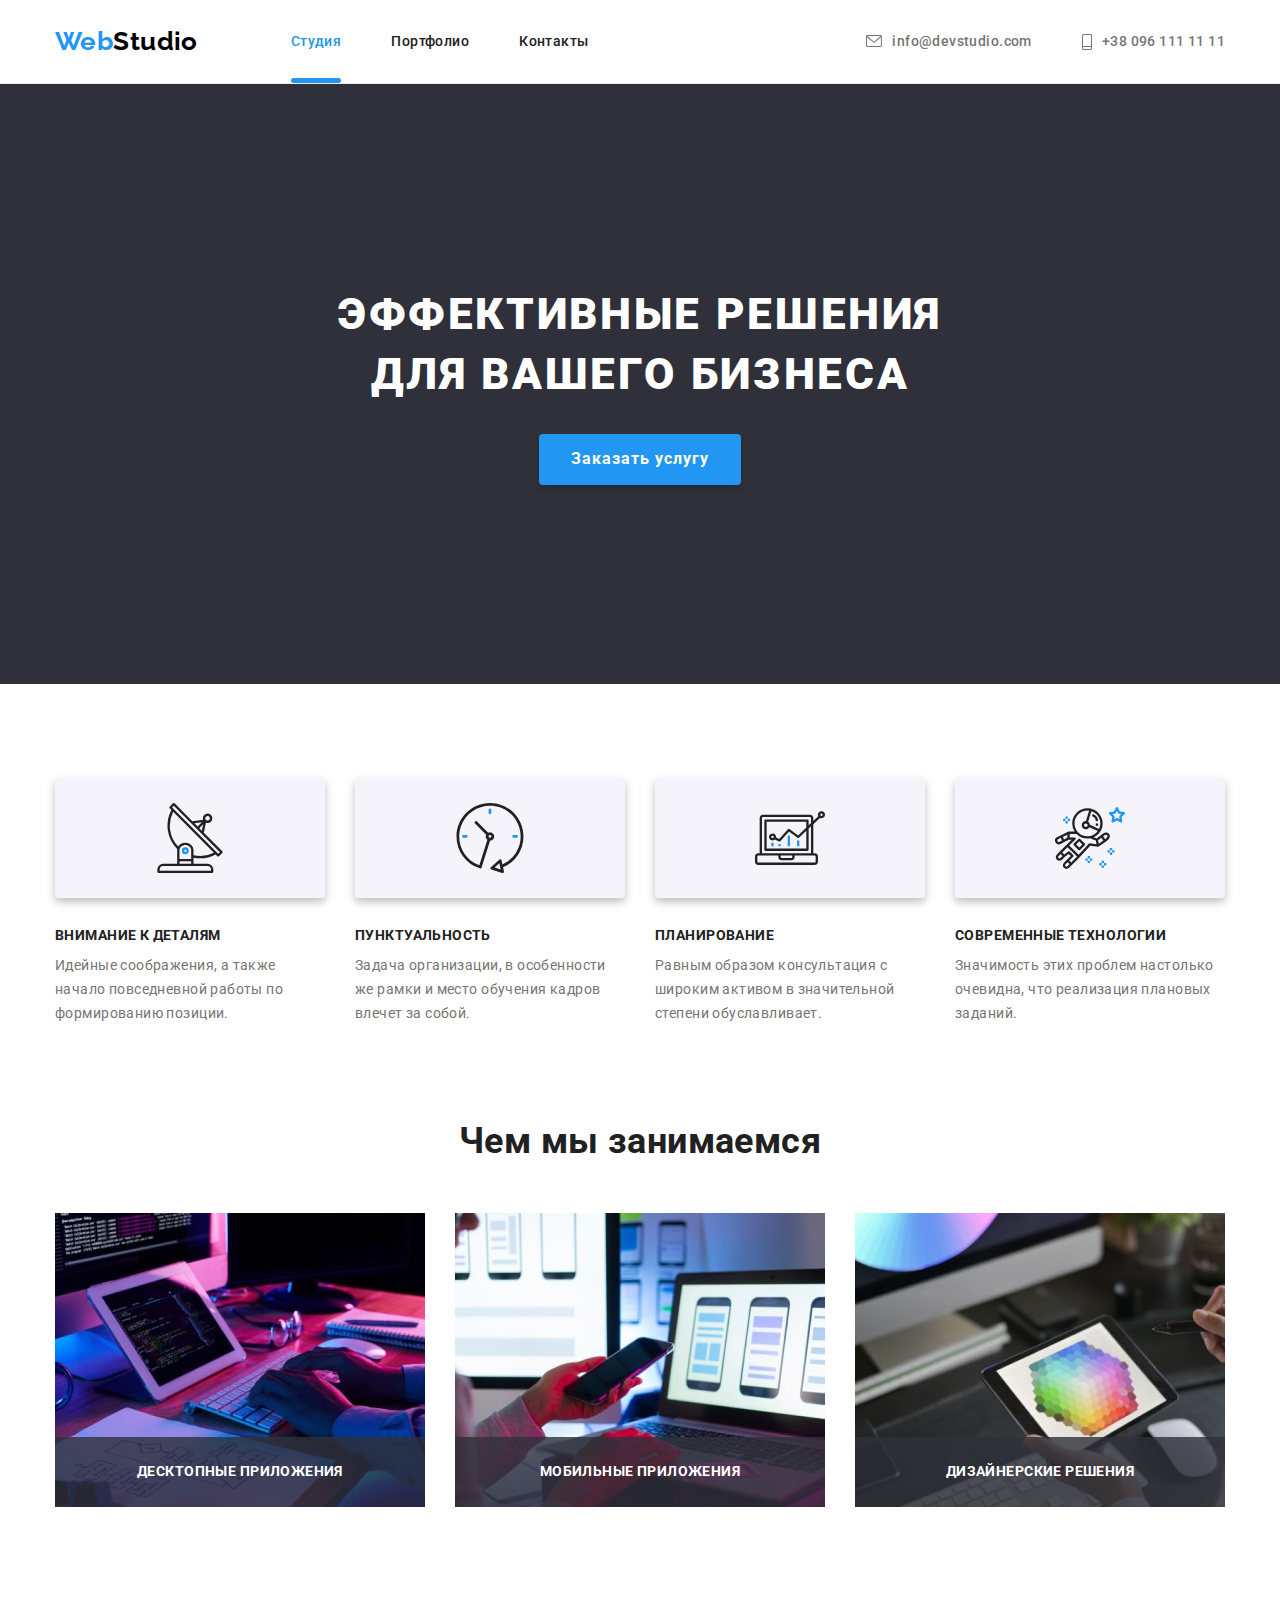
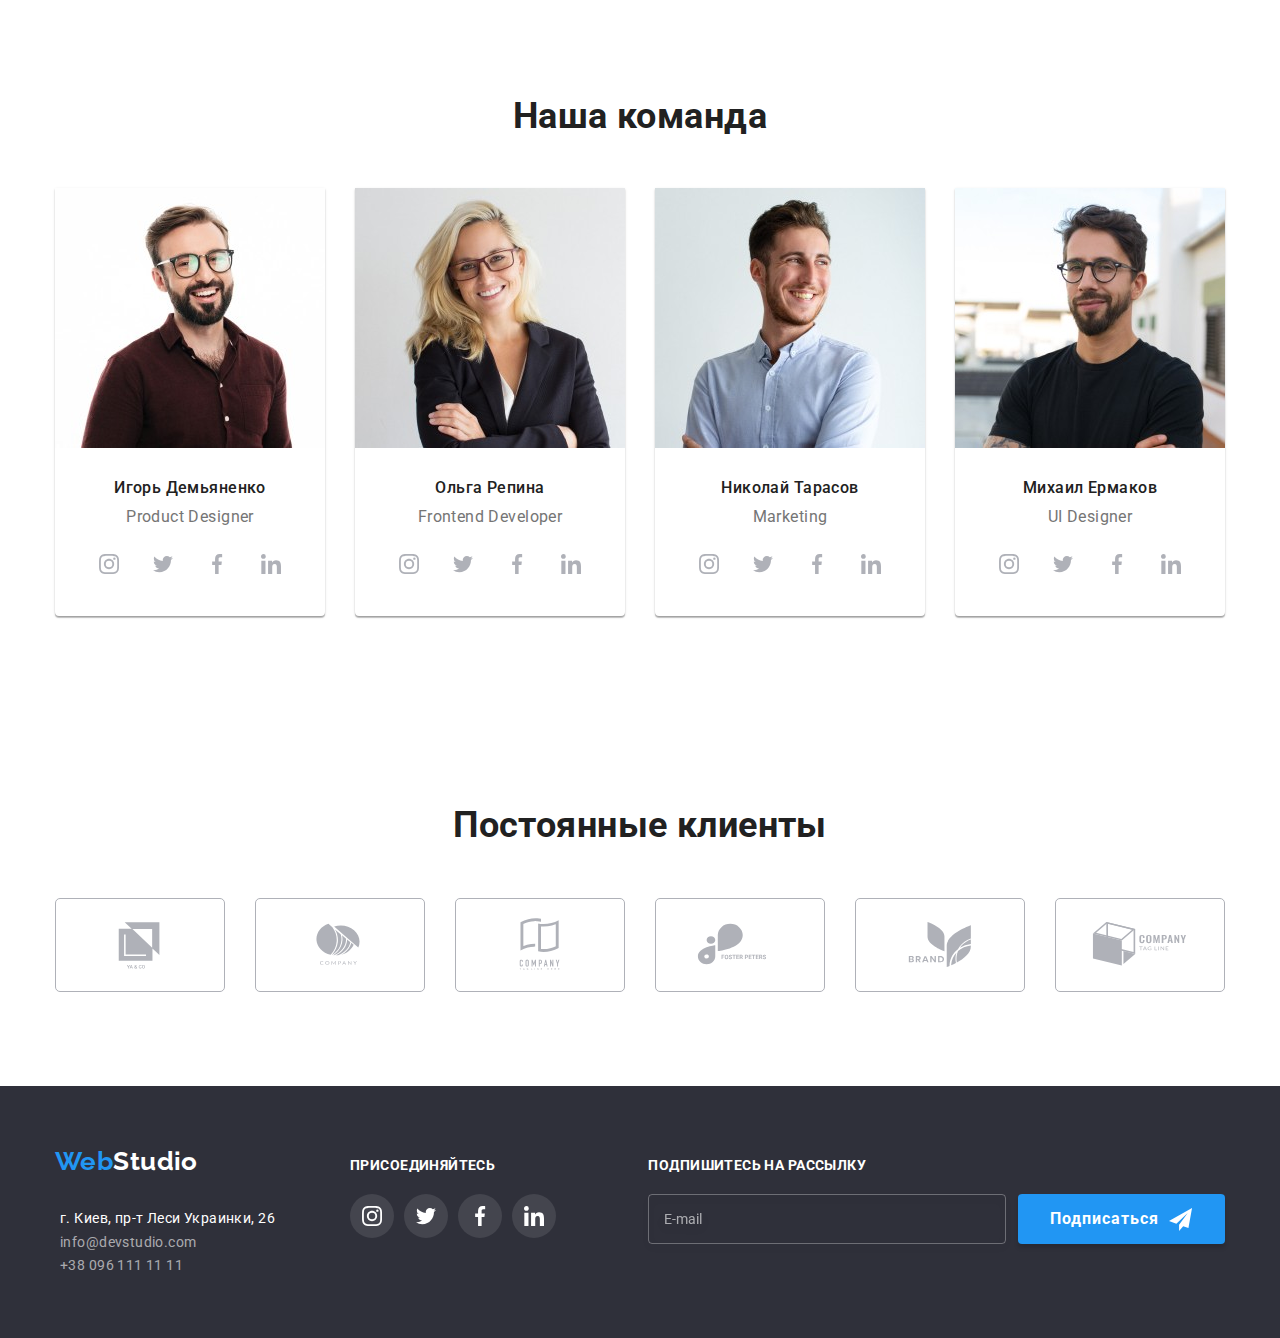
==== commit 5b4f6c4f: "add" ====
--- a/index.html
+++ b/index.html
@@ -268,20 +268,17 @@
                 <source
                   media="(min-width: 1200px)"
                   srcset="./images/team/img-2@1x_l.jpg 1x, ./images/team/img-2@2x_l.jpg 2x"
-                  type="image/jpg"
-                />
+                  type="image/jpg" />
                 <source
                   media="(min-width: 768px)"
                   srcset="./images/team/img-2@1x_m.jpg 1x, ./images/team/img-2@2x_m.jpg 2x"
-                  type="image/jpg"
-                />
+                  type="image/jpg" />
                 <source
                   media="(max-width: 767px)"
                   srcset="./images/team/img-2@1x_s.jpg 1x, ./images/team/img-2@2x_s.jpg 2x"
-                  type="image/jpg"
-                />
-                <img src=./images/team/img-2@1x_s.jpg"" alt="Сотрудник Николай Тарасов" /></picture
-              >
+                  type="image/jpg" />
+                <img src="./images/team/img-2@1x_s.jpg" alt="Сотрудник Николай Тарасов"
+              /></picture>
               <div class="team__wrapper">
                 <h3 class="team__name">Николай Тарасов</h3>
                 <p class="team__work" lang="en">Marketing</p>
@@ -488,7 +485,9 @@
       </button>
       <ul class="menu__nav-list list">
         <li class="menu__nav-item">
-          <a href="./index.html" class="menu__nav-link hover--brand-color link">Студия</a>
+          <a href="./index.html" class="menu__nav-link hover--brand-color menu__active link"
+            >Студия</a
+          >
         </li>
         <li class="menu__nav-item">
           <a href="./portfolio.html" class="menu__nav-link hover--brand-color link">Портфолио</a>
@@ -560,10 +559,11 @@
               type="checkbox"
               name="agreement"
               id="agreement"
-            /><span class="checkbox-icon"></span> Соглашаюсь с рассылкой и принимаю&nbsp;<a
-              class="link"
-              href="#"
-              >Условия договора</a
+            /><span class="checkbox-icon"></span>
+            <span>
+              Соглашаюсь с рассылкой и принимаю&nbsp;<a class="link" href="#"
+                >Условия договора</a
+              ></span
             ></label
           >
           <button class="btn btn-modal" type="submit">Отправить</button>
--- a/css/main.css
+++ b/css/main.css
@@ -287,8 +287,9 @@
   top: 50%;
   left: 50%;
   transform: translate(-50%, -50%);
-  min-width: 450px;
-  min-height: 609px;
+  max-width: 450px;
+  width: 100%;
+  max-height: 609px;
   background-color: var(--background-color1);
   box-shadow: 0px 1px 3px rgba(0, 0, 0, 0.12), 0px 1px 1px rgba(0, 0, 0, 0.14), 0px 2px 1px rgba(0, 0, 0, 0.2);
   border-radius: 4px;
@@ -374,6 +375,7 @@
 
 .checkbox-icon {
   display: inline-block;
+  flex-shrink: 0;
   width: 16px;
   height: 15px;
   border: 2px solid var(--text-color);
@@ -522,6 +524,7 @@
 }
 
 .menu-btn {
+  padding: 0;
   margin-left: auto;
   display: inline-flex;
   align-items: center;
@@ -545,6 +548,10 @@
 
 .menu-btn:active {
   fill: var(--brand-color);
+}
+
+.menu__active {
+  color: var(--brand-color);
 }
 
 .menu {
@@ -605,7 +612,7 @@
   display: flex;
   flex-direction: column;
   gap: 32px;
-  margin-bottom: auto;
+  margin-bottom: 64px;
 }
 .menu__contacts-tel {
   font-size: 34px;
@@ -761,6 +768,7 @@
 }
 
 .client-list {
+  justify-content: center;
   --card-item: 2;
 }
 @media screen and (min-width: 768px) {
@@ -916,7 +924,7 @@
 }
 
 .input-email {
-  min-width: 450px;
+  min-width: 100%;
   min-height: 50px;
   padding: 15px;
   background: none;
@@ -969,6 +977,11 @@
   background-size: cover;
   background-image: linear-gradient(to right, rgba(47, 48, 58, 0.4), rgba(47, 48, 58, 0.4)), url("../images/background/img@1x_s.jpg");
 }
+@media (min-device-pixel-ratio: 2), (-webkit-min-device-pixel-ratio: 2), (min-resolution: 192dpi), (min-resolution: 2dppx) {
+  .overlay {
+    background-image: linear-gradient(to right, rgba(47, 48, 58, 0.4), rgba(47, 48, 58, 0.4)), url("../images/background/img@2x_s.jpg");
+  }
+}
 @media screen and (min-width: 768px) {
   .overlay {
     background-image: linear-gradient(to right, rgba(47, 48, 58, 0.4), rgba(47, 48, 58, 0.4)), url("../images/background/img@1x_m.jpg");
@@ -997,10 +1010,16 @@
 .hero-title {
   margin-bottom: 30px;
   font-weight: 900;
-  font-size: 44px;
-  line-height: 1.4;
+  font-size: 26px;
+  line-height: 1.6153846154;
   letter-spacing: 0.06em;
   text-transform: uppercase;
+}
+@media screen and (min-width: 1200px) {
+  .hero-title {
+    font-size: 44px;
+    line-height: 1.3636363636;
+  }
 }
 
 .projects-item {
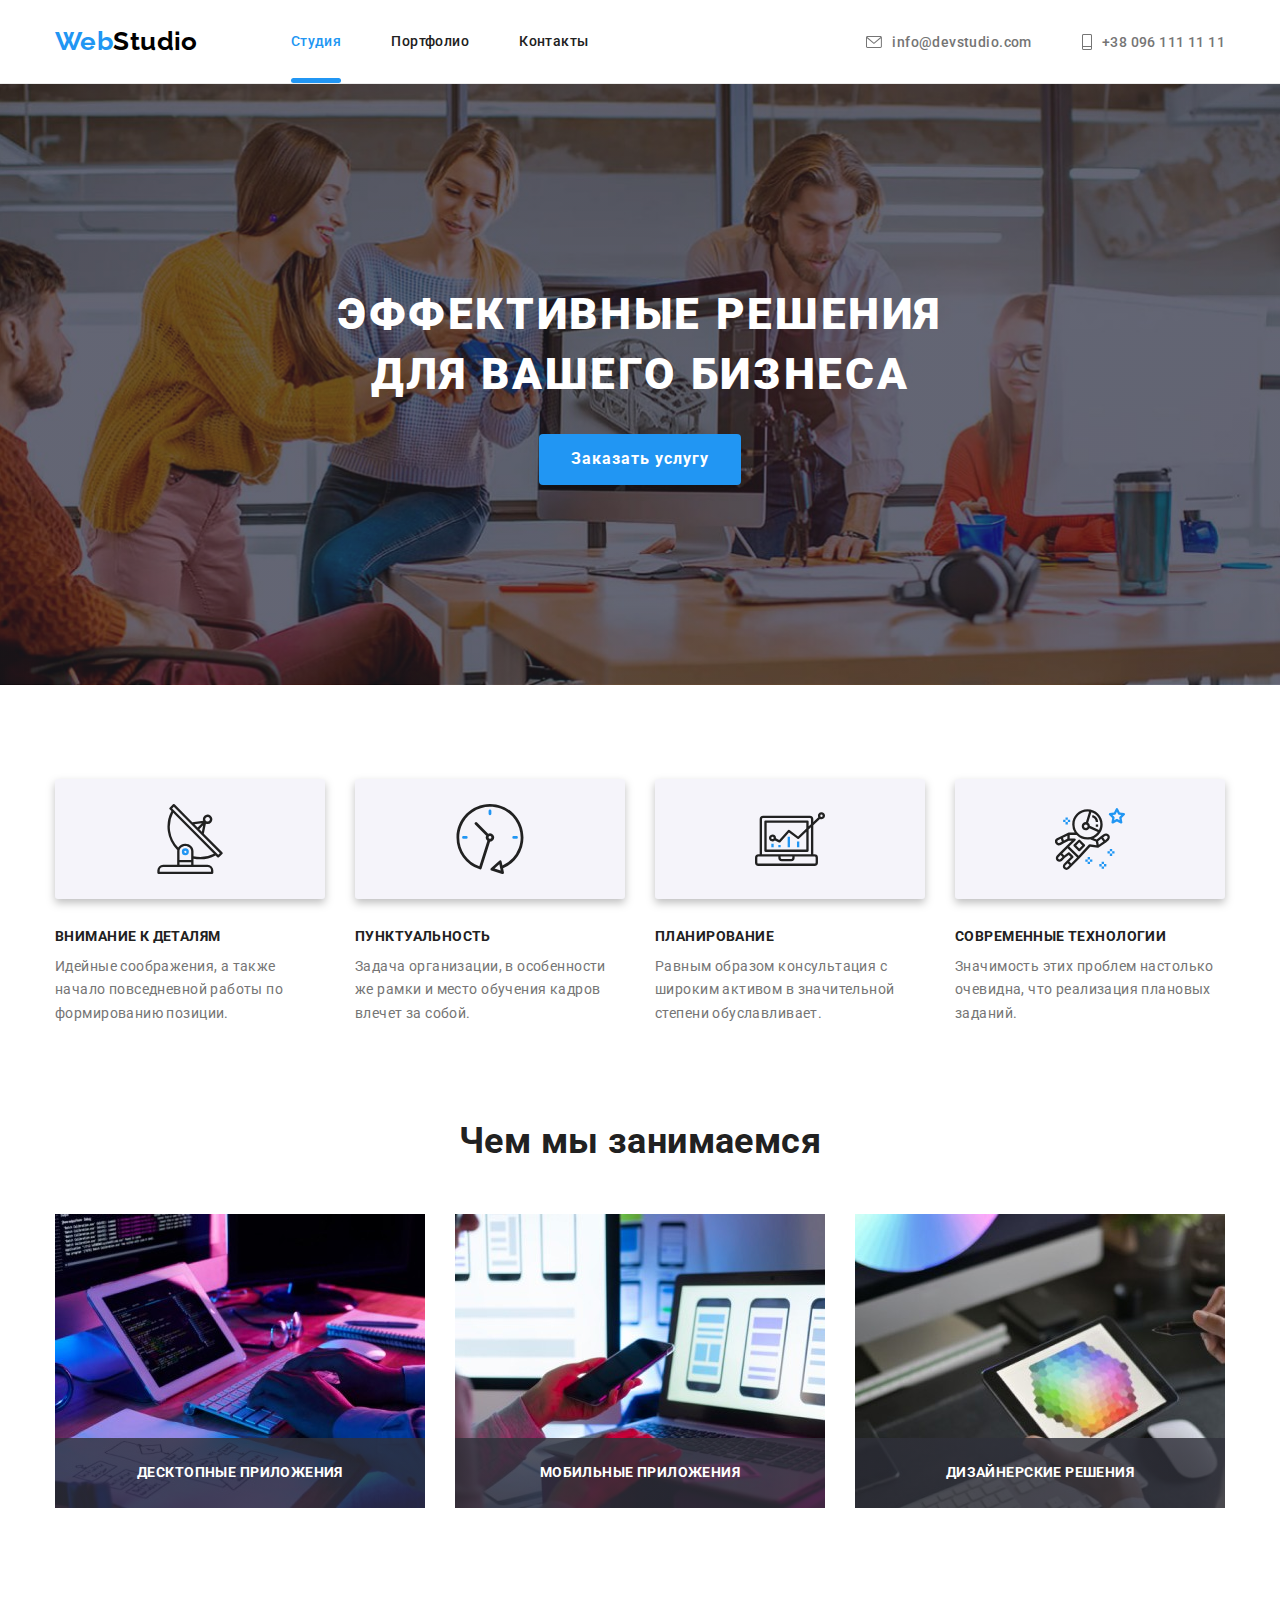
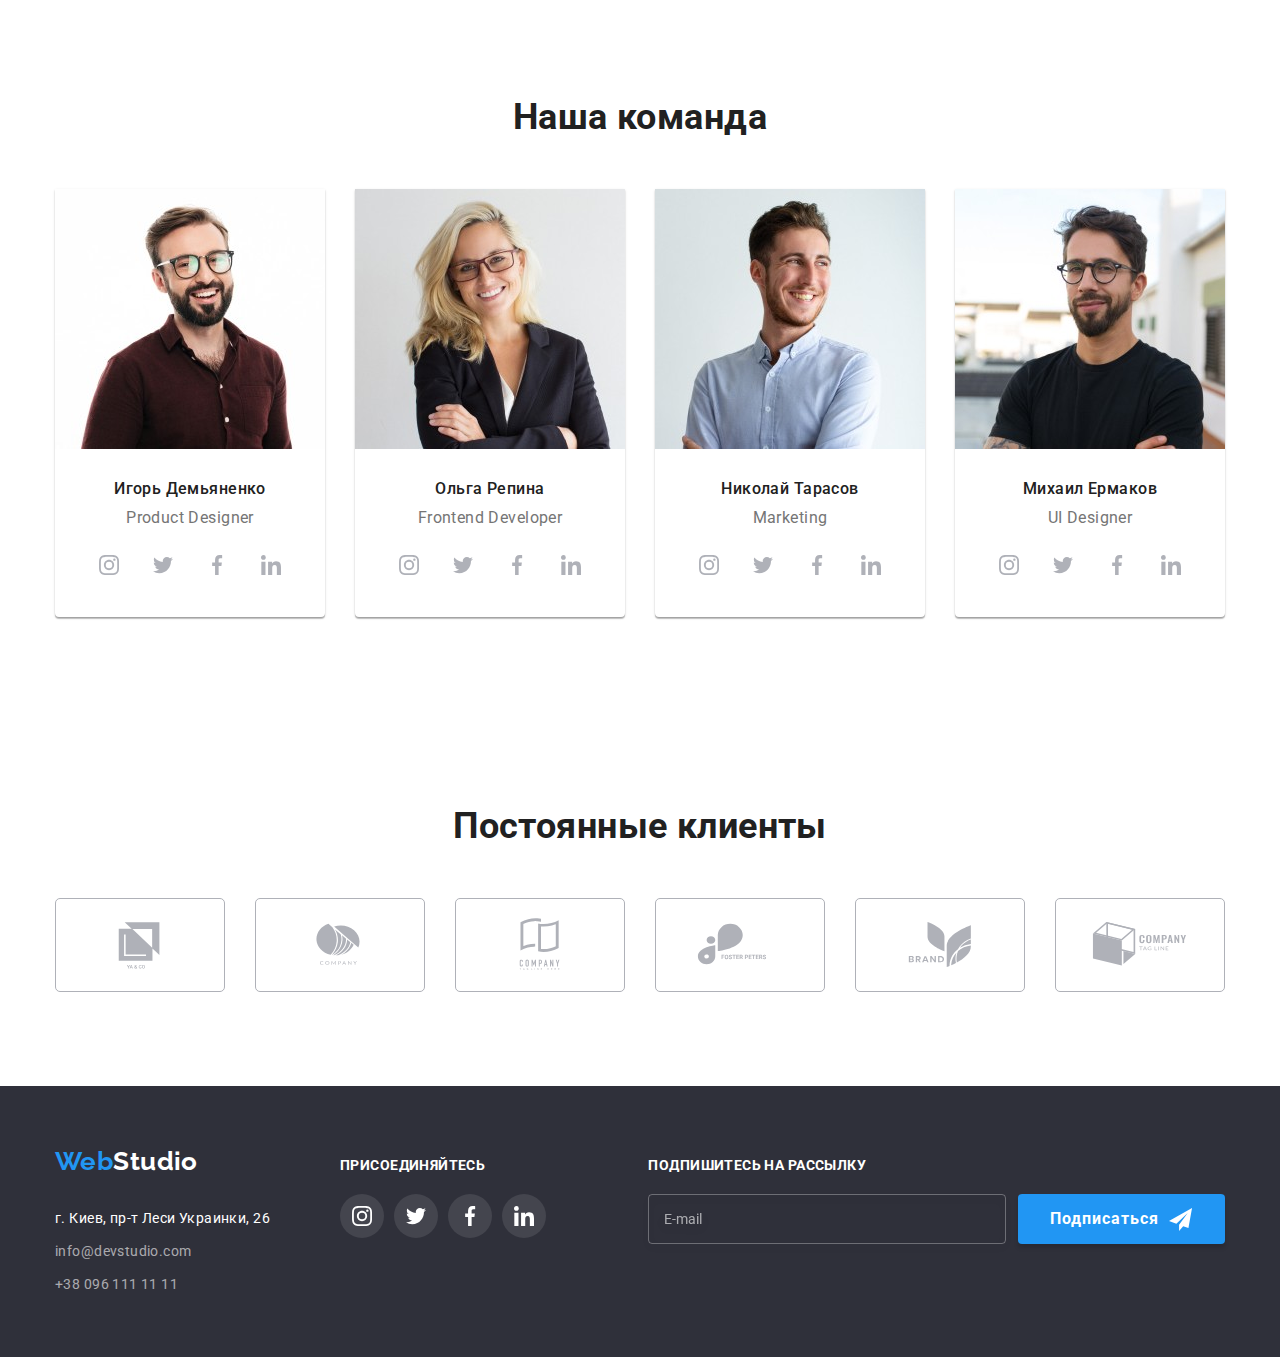
==== commit c48e5ba4: "add" ====
--- a/index.html
+++ b/index.html
@@ -142,6 +142,7 @@
                   srcset="./images/work/img-2@1x_l.jpg 1x, ./images/work/img-2@2x_l.jpg 2x"
                   class="work__img"
                   src="./images/work/img-2@1x_l.jpg"
+                  type="image/jpeg"
                   width="370"
                   height="294"
                   alt="Мобильная разработка"
@@ -174,16 +175,20 @@
                 <source
                   media="(min-width: 1200px)"
                   srcset="./images/team/img-4@1x_l.jpg 1x, ./images/team/img-4@2x_l.jpg 2x"
-                  type="image/jpg" />
+                  type="image/jpeg" />
                 <source
                   media="(min-width: 768px)"
                   srcset="./images/team/img-4@1x_m.jpg 1x, ./images/team/img-4@2x_m.jpg 2x"
-                  type="image/jpg" />
+                  type="image/jpeg" />
                 <source
                   media="(max-width: 767px)"
                   srcset="./images/team/img-4@1x_s.jpg 1x, ./images/team/img-4@2x_s.jpg 2x"
-                  type="image/jpg" />
-                <img src="./images/team/img-4@1x_s.jpg" alt="Сотрудник Игорь Демьяненко"
+                  type="image/jpeg" />
+                <img
+                  src="./images/team/img-4@1x_s.jpg"
+                  alt="Сотрудник Игорь Демьяненко"
+                  width="450"
+                  height="460"
               /></picture>
               <div class="team__wrapper">
                 <h3 class="team__name">Игорь Демьяненко</h3>
@@ -221,16 +226,20 @@
                 <source
                   media="(min-width: 1200px)"
                   srcset="./images/team/img-3@1x_l.jpg 1x, ./images/team/img-3@2x_l.jpg 2x"
-                  type="image/jpg" />
+                  type="image/jpeg" />
                 <source
                   media="(min-width: 768px)"
                   srcset="./images/team/img-3@1x_m.jpg 1x, ./images/team/img-3@2x_m.jpg 2x"
-                  type="image/jpg" />
+                  type="image/jpeg" />
                 <source
                   media="(max-width: 767px)"
                   srcset="./images/team/img-3@1x_s.jpg 1x, ./images/team/img-3@2x_s.jpg 2x"
-                  type="image/jpg" />
-                <img src="./images/team/img-3@1x_s.jpg" alt="Сотрудник Ольга Репина"
+                  type="image/jpeg" />
+                <img
+                  src="./images/team/img-3@1x_s.jpg"
+                  alt="Сотрудник Ольга Репина"
+                  width="450"
+                  height="460"
               /></picture>
               <div class="team__wrapper">
                 <h3 class="team__name">Ольга Репина</h3>
@@ -268,16 +277,20 @@
                 <source
                   media="(min-width: 1200px)"
                   srcset="./images/team/img-2@1x_l.jpg 1x, ./images/team/img-2@2x_l.jpg 2x"
-                  type="image/jpg" />
+                  type="image/jpeg" />
                 <source
                   media="(min-width: 768px)"
                   srcset="./images/team/img-2@1x_m.jpg 1x, ./images/team/img-2@2x_m.jpg 2x"
-                  type="image/jpg" />
+                  type="image/jpeg" />
                 <source
                   media="(max-width: 767px)"
                   srcset="./images/team/img-2@1x_s.jpg 1x, ./images/team/img-2@2x_s.jpg 2x"
-                  type="image/jpg" />
-                <img src="./images/team/img-2@1x_s.jpg" alt="Сотрудник Николай Тарасов"
+                  type="image/jpeg" />
+                <img
+                  src="./images/team/img-2@1x_s.jpg"
+                  alt="Сотрудник Николай Тарасов"
+                  width="450"
+                  height="460"
               /></picture>
               <div class="team__wrapper">
                 <h3 class="team__name">Николай Тарасов</h3>
@@ -315,16 +328,20 @@
                 <source
                   media="(min-width: 1200px)"
                   srcset="./images/team/img-1@1x_l.jpg 1x, ./images/team/img-1@2x_l.jpg 2x"
-                  type="image/jpg" />
+                  type="image/jpeg" />
                 <source
                   media="(min-width: 768px)"
                   srcset="./images/team/img-1@1x_m.jpg 1x, ./images/team/img-1@2x_m.jpg 2x"
-                  type="image/jpg" />
+                  type="image/jpeg" />
                 <source
                   media="(max-width: 767px)"
                   srcset="./images/team/img-1@1x_s.jpg 1x, ./images/team/img-1@2x_s.jpg 2x"
-                  type="image/jpg" />
-                <img src="./images/team/img-1@1x_s.jpg" alt=" Сотрудник Михаил Ермаков"
+                  type="image/jpeg" />
+                <img
+                  src="./images/team/img-1@1x_s.jpg"
+                  alt=" Сотрудник Михаил Ермаков"
+                  width="450"
+                  height="460"
               /></picture>
               <div class="team__wrapper">
                 <h3 class="team__name">Михаил Ермаков</h3>
--- a/css/main.css
+++ b/css/main.css
@@ -10,7 +10,7 @@
   --background-color4: #e5e5e5;
   --icon-color: #afb1b8;
   --card-gap: 30px;
-  --card-item: 3;
+  --card-item: 1;
   --timing-function: cubic-bezier(0.4, 0, 0.2, 1);
   --transition-duration: 250ms;
 }
@@ -118,15 +118,12 @@
 .filters-list {
   display: flex;
   flex-wrap: wrap;
-  --card-gap: 9px;
+  row-gap: 9px;
+  -moz-column-gap: 15px;
+       column-gap: 15px;
   margin-bottom: 50px;
 }
 @media screen and (min-width: 768px) {
-  .filters-list {
-    justify-content: center;
-  }
-}
-@media screen and (min-width: 1200px) {
   .filters-list {
     justify-content: center;
   }
@@ -222,6 +219,7 @@
   transition-property: opacity, visibility;
   transition-duration: var(--transition-duration);
   transition-timing-function: var(--timing-function);
+  overflow-y: scroll;
 }
 
 .backdrop.is-hidden {
@@ -253,6 +251,8 @@
     display: flex;
     flex-direction: column;
     margin-left: auto;
+    font-size: 12px;
+    line-height: 1.1666666667;
   }
 }
 @media screen and (min-width: 1200px) {
@@ -260,6 +260,8 @@
     display: flex;
     flex-direction: row;
     margin-left: auto;
+    font-size: 14px;
+    line-height: 1.1428571429;
   }
 }
 
@@ -282,20 +284,29 @@
 }
 
 .modal {
-  position: fixed;
+  position: absolute;
   padding: 40px 40px;
   top: 50%;
   left: 50%;
   transform: translate(-50%, -50%);
   max-width: 450px;
   width: 100%;
-  max-height: 609px;
+  height: 100%;
+  max-height: 613px;
   background-color: var(--background-color1);
   box-shadow: 0px 1px 3px rgba(0, 0, 0, 0.12), 0px 1px 1px rgba(0, 0, 0, 0.14), 0px 2px 1px rgba(0, 0, 0, 0.2);
   border-radius: 4px;
+  overflow: auto;
   transition-property: transform;
   transition-duration: var(--transition-duration);
   transition-timing-function: var(--timing-function);
+}
+@media screen and (max-height: 500px) {
+  .modal {
+    height: 100%;
+    padding-top: 10px;
+    padding-bottom: 10px;
+  }
 }
 @media screen and (min-width: 1200px) {
   .modal {
@@ -422,6 +433,11 @@
   line-height: 1.14em;
   letter-spacing: 0.01em;
 }
+@media screen and (max-height: 500px) {
+  .comment-form {
+    height: 60px;
+  }
+}
 
 .text-label {
   margin-bottom: 5px;
@@ -534,6 +550,9 @@
   background-color: transparent;
   border: none;
   cursor: pointer;
+  transition-property: fill;
+  transition-duration: var(--transition-duration);
+  transition-timing-function: var(--timing-function);
 }
 @media screen and (min-width: 768px) {
   .menu-btn {
@@ -546,7 +565,8 @@
   }
 }
 
-.menu-btn:active {
+.menu-btn:hover,
+.menu-btn:focus {
   fill: var(--brand-color);
 }
 
@@ -592,11 +612,11 @@
   background: var(--background-color1);
   border: none;
   cursor: pointer;
-  transition-property: fill, border;
-  transition-duration: var(--transition-duration);
-  transition-timing-function: var(--timing-function);
-}
-.menu__close:active {
+  transition-property: fill;
+  transition-duration: var(--transition-duration);
+  transition-timing-function: var(--timing-function);
+}
+.menu__close:hover, .menu__close:focus {
   fill: var(--brand-color);
 }
 .menu__nav-list {
@@ -665,7 +685,6 @@
 }
 
 .skills__list {
-  --card-item: 1;
   padding-top: 0;
 }
 @media screen and (min-width: 768px) {
@@ -691,6 +710,7 @@
 }
 
 .skills__title {
+  text-align: center;
   margin-bottom: 10px;
   font-weight: 700;
   font-size: 14px;
@@ -698,12 +718,18 @@
   text-transform: uppercase;
   color: var(--text-color);
 }
+@media screen and (min-width: 768px) {
+  .skills__title {
+    text-align: left;
+  }
+}
 
 .work {
   display: none;
 }
 @media screen and (min-width: 1200px) {
   .work {
+    --card-item: 3;
     padding-top: 0;
     display: block;
   }
@@ -731,7 +757,6 @@
 }
 
 .team__item {
-  --card-item: 1;
   text-align: center;
   background-color: var(--background-color1);
   box-shadow: 0px 1px 3px rgba(0, 0, 0, 0.12), 0px 1px 1px rgba(0, 0, 0, 0.14), 0px 2px 1px rgba(0, 0, 0, 0.2);
@@ -786,7 +811,7 @@
   display: flex;
   align-items: center;
   justify-content: center;
-  padding: 16px 30px;
+  padding: 16px 0;
   border: 1px solid var(--icon-color);
   border-radius: 5px;
   fill: var(--icon-color);
@@ -817,19 +842,15 @@
 @media screen and (min-width: 768px) {
   .footer-container {
     flex-direction: row;
-    --card-gap: 60px;
     -moz-column-gap: 165px;
          column-gap: 165px;
   }
 }
 @media screen and (min-width: 1200px) {
   .footer-container {
-    flex-direction: row;
     align-items: baseline;
     justify-content: start;
-    --card-gap: 70px;
-    -moz-column-gap: 70px;
-         column-gap: 70px;
+    gap: 70px;
   }
 }
 
@@ -884,22 +905,19 @@
 .address-list {
   display: flex;
   flex-direction: column;
+  gap: 9px;
   align-items: center;
   font-size: 14px;
   line-height: 1.7;
 }
 @media screen and (min-width: 1200px) {
   .address-list {
-    display: block;
-  }
-}
-
-.address-item {
-  gap: 9px;
+    display: flex;
+    align-items: start;
+  }
 }
 
 .address-link {
-  padding: 5px;
   color: rgba(255, 255, 255, 0.6);
 }
 
@@ -914,7 +932,6 @@
 }
 
 .newsletter-wrap {
-  --card-item: 1;
   --card-gap: 20px;
 }
 @media screen and (min-width: 1200px) {
@@ -961,15 +978,20 @@
 }
 
 .hero {
-  padding-bottom: 200px;
-  padding-top: 200px;
+  padding-bottom: 118px;
+  padding-top: 118px;
   color: var(--text-color3);
   background-color: var(--background-color3);
 }
+@media screen and (min-width: 1200px) {
+  .hero {
+    padding-bottom: 200px;
+    padding-top: 200px;
+  }
+}
 
 .overlay {
   max-width: 1600px;
-  height: 600px;
   margin-left: auto;
   margin-right: auto;
   background-repeat: no-repeat;
@@ -1022,9 +1044,6 @@
   }
 }
 
-.projects-item {
-  --card-item: 1;
-}
 @media screen and (min-width: 768px) {
   .projects-item {
     --card-item: 2;
@@ -1037,7 +1056,9 @@
 }
 
 .projects-link {
-  display: block;
+  display: flex;
+  flex-direction: column;
+  height: 100%;
   transition-property: box-shadow;
   transition-duration: var(--transition-duration);
   transition-timing-function: var(--timing-function);
@@ -1074,9 +1095,11 @@
   transition-property: transform;
   transition-duration: var(--transition-duration);
   transition-timing-function: var(--timing-function);
+  overflow: auto;
 }
 
 .projects-wrapper {
+  flex-grow: 1;
   padding: 20px 24px;
   font-size: 16px;
   line-height: 1.9;
